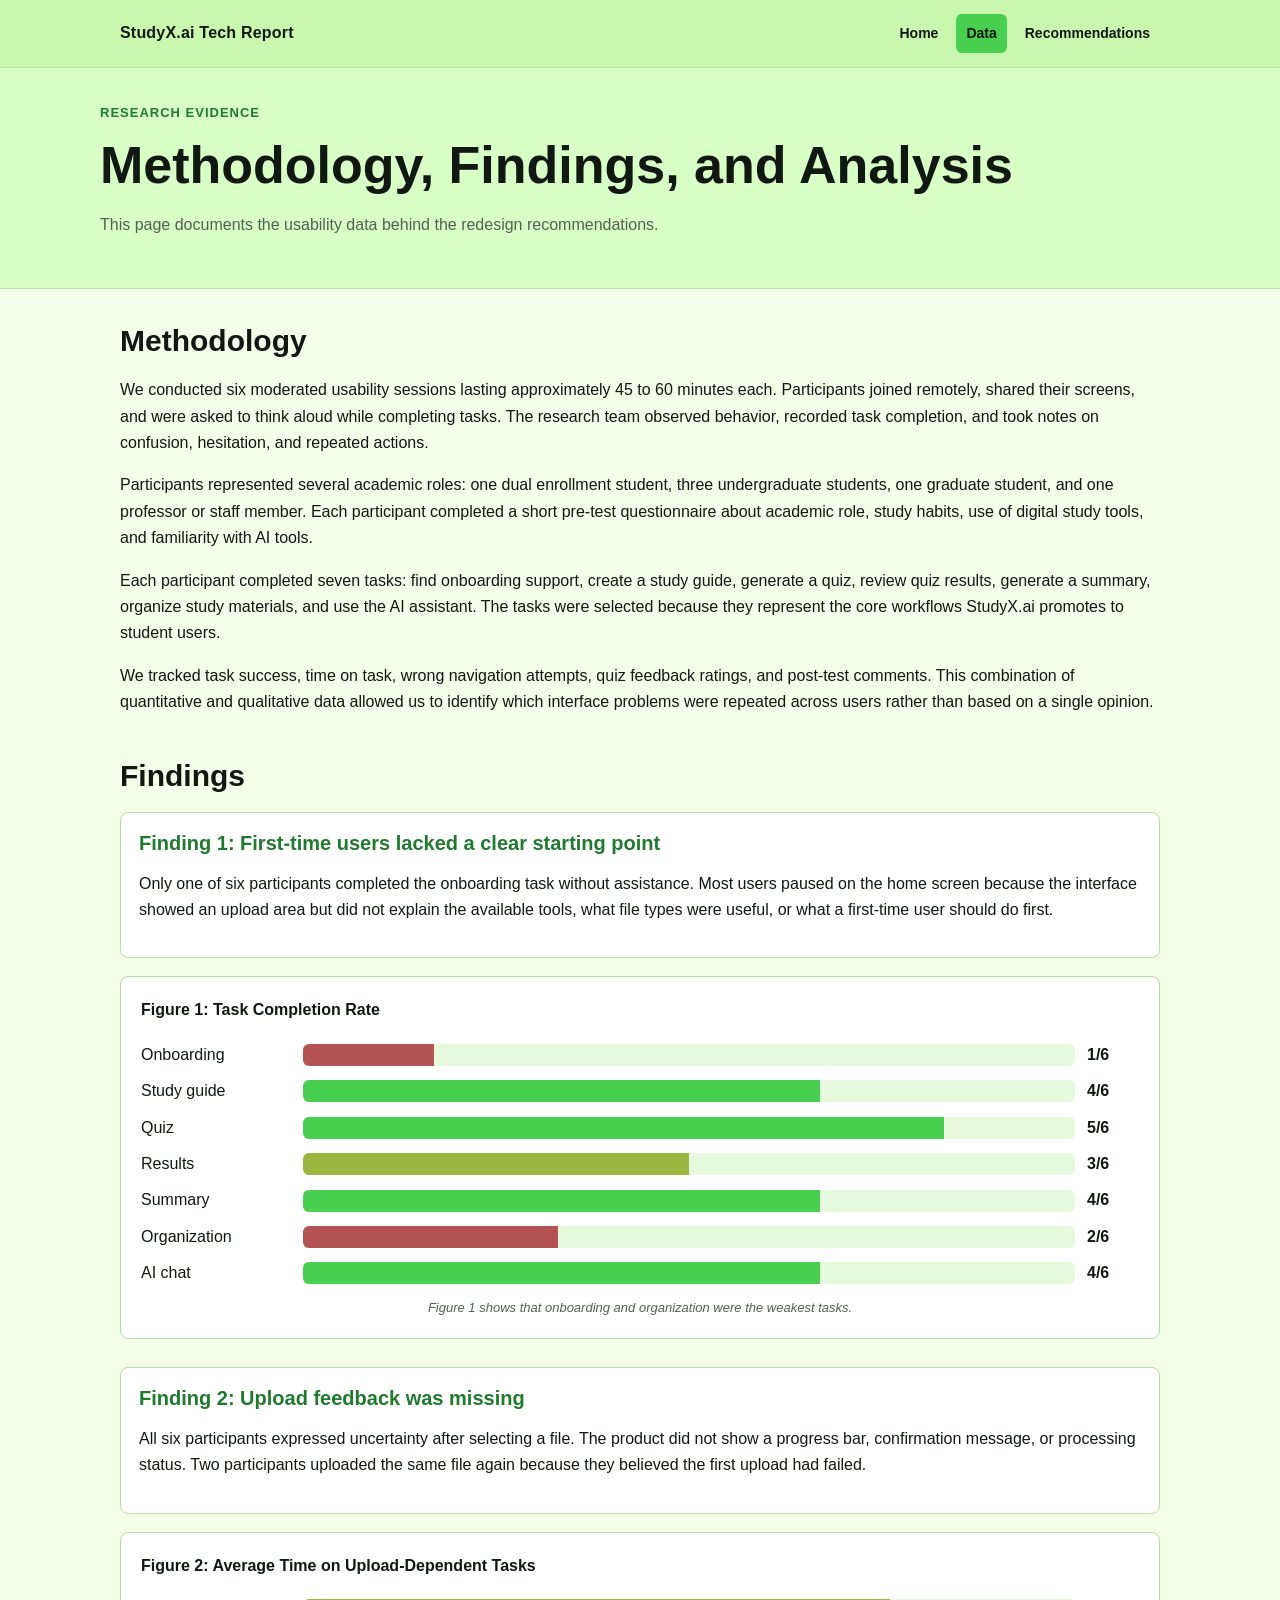
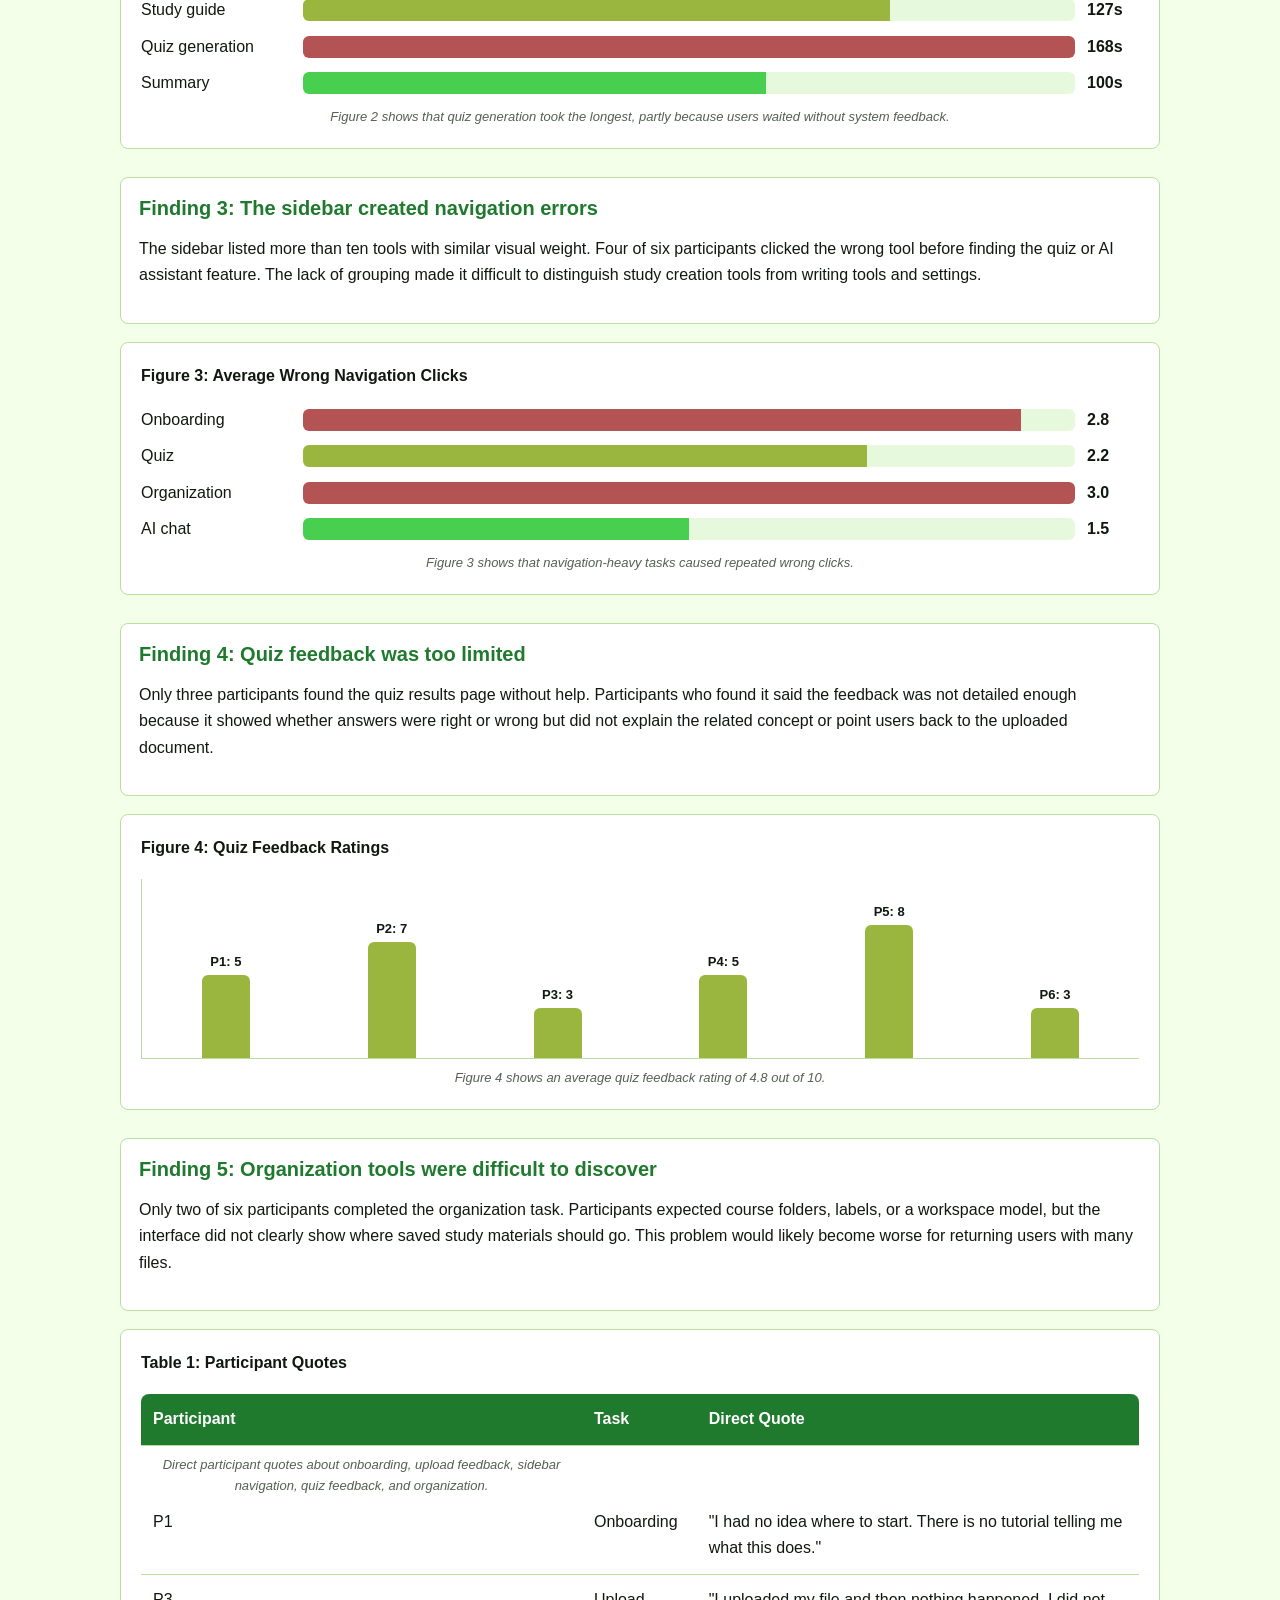
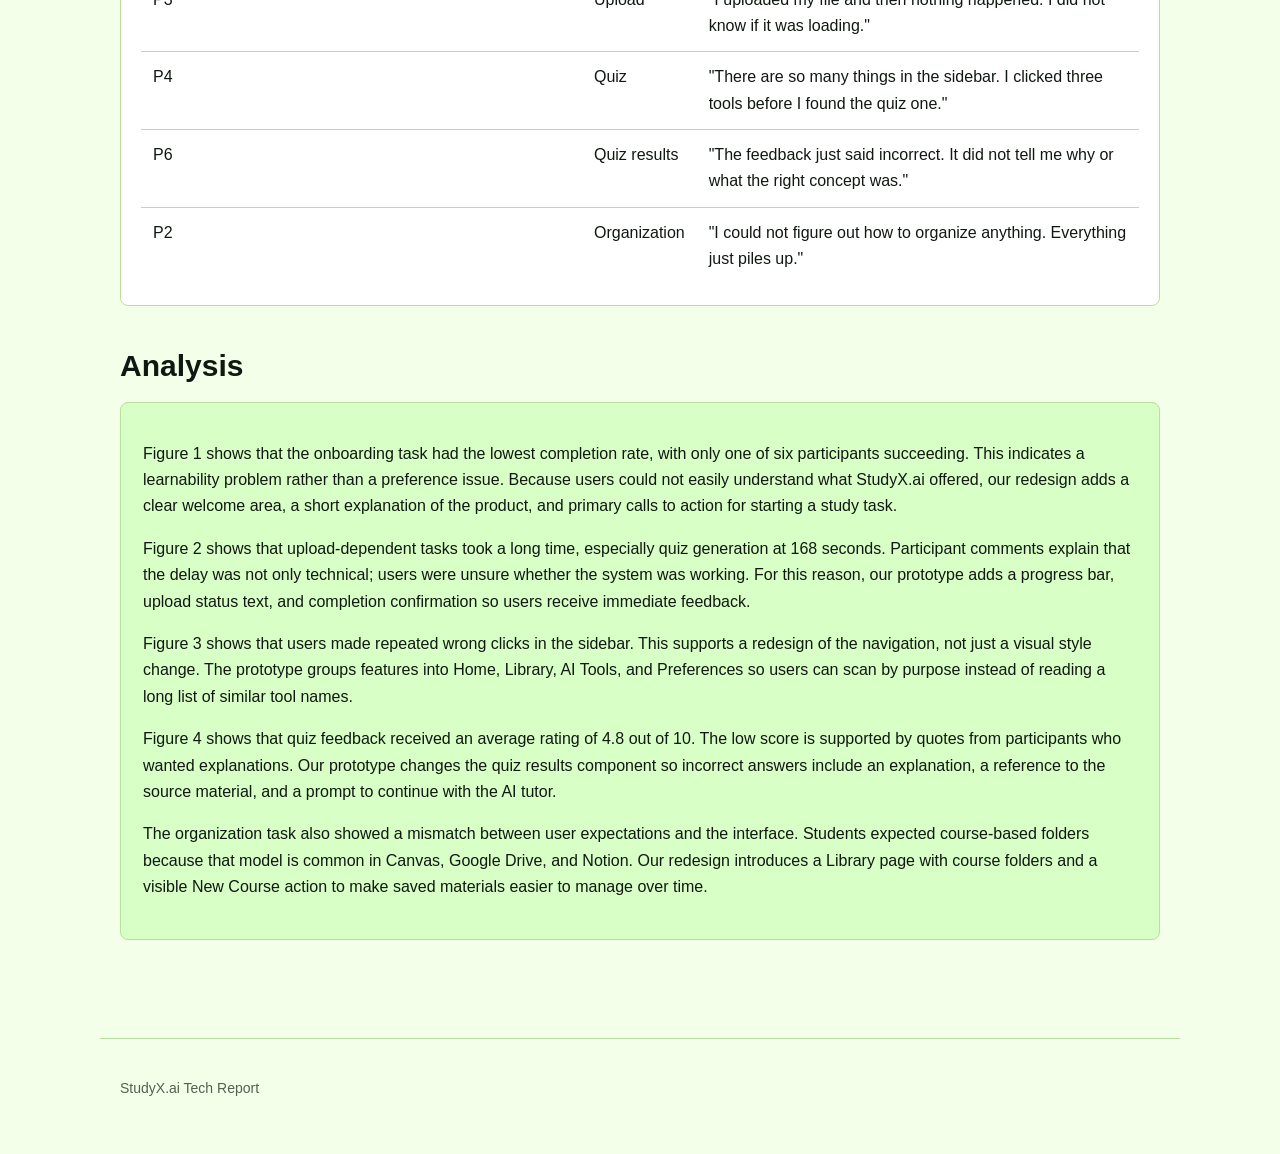
==== data.html @ 9a726cae "Add StudyX tech report site" ====
<!DOCTYPE html>
<html lang="en">
<head>
  <meta charset="UTF-8">
  <meta name="viewport" content="width=device-width, initial-scale=1.0">
  <title>Data - StudyX.ai Tech Report</title>
  <link rel="stylesheet" href="src/styles/styles.css">
</head>
<body id="top">
  <header class="site-header">
    <nav class="nav" aria-label="Main navigation">
      <a class="brand" href="#top">StudyX.ai Tech Report</a>
      <div class="nav-links">
        <a href="index.html">Home</a>
        <a class="active" href="data.html">Data</a>
        <a href="recommendations.html">Recommendations</a>
      </div>
    </nav>
  </header>

  <section class="page-title">
    <div class="wrap">
      <p class="eyebrow">Research Evidence</p>
      <h1>Methodology, Findings, and Analysis</h1>
      <p>This page documents the usability data behind the redesign recommendations.</p>
    </div>
  </section>

  <main>
    <section class="section" aria-labelledby="methods-heading">
      <h2 id="methods-heading">Methodology</h2>
      <p>We conducted six moderated usability sessions lasting approximately 45 to 60 minutes each. Participants joined remotely, shared their screens, and were asked to think aloud while completing tasks. The research team observed behavior, recorded task completion, and took notes on confusion, hesitation, and repeated actions.</p>
      <p>Participants represented several academic roles: one dual enrollment student, three undergraduate students, one graduate student, and one professor or staff member. Each participant completed a short pre-test questionnaire about academic role, study habits, use of digital study tools, and familiarity with AI tools.</p>
      <p>Each participant completed seven tasks: find onboarding support, create a study guide, generate a quiz, review quiz results, generate a summary, organize study materials, and use the AI assistant. The tasks were selected because they represent the core workflows StudyX.ai promotes to student users.</p>
      <p>We tracked task success, time on task, wrong navigation attempts, quiz feedback ratings, and post-test comments. This combination of quantitative and qualitative data allowed us to identify which interface problems were repeated across users rather than based on a single opinion.</p>
    </section>

    <section class="section" aria-labelledby="findings-heading">
      <h2 id="findings-heading">Findings</h2>

      <div class="finding">
        <h3>Finding 1: First-time users lacked a clear starting point</h3>
        <p>Only one of six participants completed the onboarding task without assistance. Most users paused on the home screen because the interface showed an upload area but did not explain the available tools, what file types were useful, or what a first-time user should do first.</p>
      </div>

      <figure class="chart" role="img" aria-label="Bar chart showing task completion out of six participants. Onboarding had one success, study guide had four, quiz had five, results had three, summary had four, organization had two, and AI chat had four.">
        <div class="chart-title">Figure 1: Task Completion Rate</div>
        <div class="bar-row"><span>Onboarding</span><div class="bar-track"><div class="bar low" style="width: 17%;"></div></div><strong>1/6</strong></div>
        <div class="bar-row"><span>Study guide</span><div class="bar-track"><div class="bar" style="width: 67%;"></div></div><strong>4/6</strong></div>
        <div class="bar-row"><span>Quiz</span><div class="bar-track"><div class="bar" style="width: 83%;"></div></div><strong>5/6</strong></div>
        <div class="bar-row"><span>Results</span><div class="bar-track"><div class="bar warn" style="width: 50%;"></div></div><strong>3/6</strong></div>
        <div class="bar-row"><span>Summary</span><div class="bar-track"><div class="bar" style="width: 67%;"></div></div><strong>4/6</strong></div>
        <div class="bar-row"><span>Organization</span><div class="bar-track"><div class="bar low" style="width: 33%;"></div></div><strong>2/6</strong></div>
        <div class="bar-row"><span>AI chat</span><div class="bar-track"><div class="bar" style="width: 67%;"></div></div><strong>4/6</strong></div>
        <figcaption class="caption">Figure 1 shows that onboarding and organization were the weakest tasks.</figcaption>
      </figure>

      <div class="finding">
        <h3>Finding 2: Upload feedback was missing</h3>
        <p>All six participants expressed uncertainty after selecting a file. The product did not show a progress bar, confirmation message, or processing status. Two participants uploaded the same file again because they believed the first upload had failed.</p>
      </div>

      <figure class="chart" role="img" aria-label="Bar chart showing average time on upload related tasks. Study guide took 127 seconds, quiz generation took 168 seconds, and summary took 100 seconds.">
        <div class="chart-title">Figure 2: Average Time on Upload-Dependent Tasks</div>
        <div class="bar-row"><span>Study guide</span><div class="bar-track"><div class="bar warn" style="width: 76%;"></div></div><strong>127s</strong></div>
        <div class="bar-row"><span>Quiz generation</span><div class="bar-track"><div class="bar low" style="width: 100%;"></div></div><strong>168s</strong></div>
        <div class="bar-row"><span>Summary</span><div class="bar-track"><div class="bar" style="width: 60%;"></div></div><strong>100s</strong></div>
        <figcaption class="caption">Figure 2 shows that quiz generation took the longest, partly because users waited without system feedback.</figcaption>
      </figure>

      <div class="finding">
        <h3>Finding 3: The sidebar created navigation errors</h3>
        <p>The sidebar listed more than ten tools with similar visual weight. Four of six participants clicked the wrong tool before finding the quiz or AI assistant feature. The lack of grouping made it difficult to distinguish study creation tools from writing tools and settings.</p>
      </div>

      <figure class="chart" role="img" aria-label="Bar chart showing average wrong navigation clicks. Onboarding had 2.8, quiz had 2.2, organization had 3.0, and AI chat had 1.5 wrong clicks.">
        <div class="chart-title">Figure 3: Average Wrong Navigation Clicks</div>
        <div class="bar-row"><span>Onboarding</span><div class="bar-track"><div class="bar low" style="width: 93%;"></div></div><strong>2.8</strong></div>
        <div class="bar-row"><span>Quiz</span><div class="bar-track"><div class="bar warn" style="width: 73%;"></div></div><strong>2.2</strong></div>
        <div class="bar-row"><span>Organization</span><div class="bar-track"><div class="bar low" style="width: 100%;"></div></div><strong>3.0</strong></div>
        <div class="bar-row"><span>AI chat</span><div class="bar-track"><div class="bar" style="width: 50%;"></div></div><strong>1.5</strong></div>
        <figcaption class="caption">Figure 3 shows that navigation-heavy tasks caused repeated wrong clicks.</figcaption>
      </figure>

      <div class="finding">
        <h3>Finding 4: Quiz feedback was too limited</h3>
        <p>Only three participants found the quiz results page without help. Participants who found it said the feedback was not detailed enough because it showed whether answers were right or wrong but did not explain the related concept or point users back to the uploaded document.</p>
      </div>

      <figure class="chart" role="img" aria-label="Column chart showing quiz feedback ratings. Participant ratings were 5, 7, 3, 5, 8, and 3 out of 10.">
        <div class="chart-title">Figure 4: Quiz Feedback Ratings</div>
        <div class="line-chart">
          <div class="point" style="height: 50%;"><span>P1: 5</span></div>
          <div class="point" style="height: 70%;"><span>P2: 7</span></div>
          <div class="point" style="height: 30%;"><span>P3: 3</span></div>
          <div class="point" style="height: 50%;"><span>P4: 5</span></div>
          <div class="point" style="height: 80%;"><span>P5: 8</span></div>
          <div class="point" style="height: 30%;"><span>P6: 3</span></div>
        </div>
        <figcaption class="caption">Figure 4 shows an average quiz feedback rating of 4.8 out of 10.</figcaption>
      </figure>

      <div class="finding">
        <h3>Finding 5: Organization tools were difficult to discover</h3>
        <p>Only two of six participants completed the organization task. Participants expected course folders, labels, or a workspace model, but the interface did not clearly show where saved study materials should go. This problem would likely become worse for returning users with many files.</p>
      </div>

      <div class="chart">
        <div class="chart-title">Table 1: Participant Quotes</div>
        <table>
          <caption class="caption">Direct participant quotes about onboarding, upload feedback, sidebar navigation, quiz feedback, and organization.</caption>
          <thead>
            <tr>
              <th>Participant</th>
              <th>Task</th>
              <th>Direct Quote</th>
            </tr>
          </thead>
          <tbody>
            <tr>
              <td>P1</td>
              <td>Onboarding</td>
              <td>"I had no idea where to start. There is no tutorial telling me what this does."</td>
            </tr>
            <tr>
              <td>P3</td>
              <td>Upload</td>
              <td>"I uploaded my file and then nothing happened. I did not know if it was loading."</td>
            </tr>
            <tr>
              <td>P4</td>
              <td>Quiz</td>
              <td>"There are so many things in the sidebar. I clicked three tools before I found the quiz one."</td>
            </tr>
            <tr>
              <td>P6</td>
              <td>Quiz results</td>
              <td>"The feedback just said incorrect. It did not tell me why or what the right concept was."</td>
            </tr>
            <tr>
              <td>P2</td>
              <td>Organization</td>
              <td>"I could not figure out how to organize anything. Everything just piles up."</td>
            </tr>
          </tbody>
        </table>
      </div>
    </section>

    <section class="section" aria-labelledby="analysis-heading">
      <h2 id="analysis-heading">Analysis</h2>
      <div class="analysis">
        <p>Figure 1 shows that the onboarding task had the lowest completion rate, with only one of six participants succeeding. This indicates a learnability problem rather than a preference issue. Because users could not easily understand what StudyX.ai offered, our redesign adds a clear welcome area, a short explanation of the product, and primary calls to action for starting a study task.</p>
        <p>Figure 2 shows that upload-dependent tasks took a long time, especially quiz generation at 168 seconds. Participant comments explain that the delay was not only technical; users were unsure whether the system was working. For this reason, our prototype adds a progress bar, upload status text, and completion confirmation so users receive immediate feedback.</p>
        <p>Figure 3 shows that users made repeated wrong clicks in the sidebar. This supports a redesign of the navigation, not just a visual style change. The prototype groups features into Home, Library, AI Tools, and Preferences so users can scan by purpose instead of reading a long list of similar tool names.</p>
        <p>Figure 4 shows that quiz feedback received an average rating of 4.8 out of 10. The low score is supported by quotes from participants who wanted explanations. Our prototype changes the quiz results component so incorrect answers include an explanation, a reference to the source material, and a prompt to continue with the AI tutor.</p>
        <p>The organization task also showed a mismatch between user expectations and the interface. Students expected course-based folders because that model is common in Canvas, Google Drive, and Notion. Our redesign introduces a Library page with course folders and a visible New Course action to make saved materials easier to manage over time.</p>
      </div>
    </section>
  </main>

  <footer class="footer">
    <p>StudyX.ai Tech Report</p>
  </footer>
</body>
</html>
---- src/styles/styles.css ----
:root {
  --bg: #f3ffe9;
  --paper: #ffffff;
  --ink: #111811;
  --muted: #536052;
  --line: #b8df9d;
  --navy: #1f7a2e;
  --teal: #49cf4f;
  --gold: #9bb63f;
  --red: #b45353;
  --pale: #d7ffc6;
}

* {
  box-sizing: border-box;
}

body {
  margin: 0;
  background: var(--bg);
  color: var(--ink);
  font-family: Arial, Helvetica, sans-serif;
  font-size: 16px;
  line-height: 1.65;
}

a {
  color: var(--navy);
  font-weight: 700;
}

.site-header {
  background: #c8f7ad;
  border-bottom: 1px solid var(--line);
  position: sticky;
  top: 0;
  z-index: 5;
}

.nav {
  align-items: center;
  display: flex;
  justify-content: space-between;
  margin: 0 auto;
  max-width: 1080px;
  padding: 14px 20px;
}

.brand {
  color: var(--ink);
  font-weight: 800;
  letter-spacing: 0.2px;
  text-decoration: none;
}

.nav-links {
  display: flex;
  gap: 8px;
}

.nav-links a {
  border-radius: 6px;
  color: var(--ink);
  font-size: 14px;
  padding: 8px 10px;
  text-decoration: none;
}

.nav-links a:hover,
.nav-links a.active {
  background: var(--teal);
  color: var(--ink);
}

.hero {
  background: #d7ffc6;
  border-bottom: 1px solid var(--line);
  color: var(--ink);
  padding: 42px 20px 30px;
}

.hero-inner {
  display: grid;
  gap: 28px;
  grid-template-columns: 0.85fr 1.45fr;
  margin: 0 auto;
  max-width: 1080px;
}

.eyebrow {
  color: var(--navy);
  font-size: 13px;
  font-weight: 800;
  letter-spacing: 1px;
  margin: 0 0 10px;
  text-transform: uppercase;
}

h1,
h2,
h3 {
  line-height: 1.2;
}

h1 {
  font-size: clamp(32px, 5vw, 52px);
  margin: 0 0 14px;
}

h2 {
  color: var(--ink);
  font-size: 30px;
  margin: 0 0 18px;
}

h3 {
  color: var(--navy);
  font-size: 20px;
  margin: 0 0 8px;
}

.authors {
  color: var(--muted);
  margin-top: 18px;
}

.banner-art {
  background: var(--paper);
  border: 1px solid var(--line);
  border-radius: 8px;
  color: var(--ink);
  margin: 0;
  padding: 6px;
}

.banner-art img {
  border-radius: 5px;
  display: block;
  height: auto;
  width: 100%;
}

.caption {
  color: var(--muted);
  display: block;
  font-size: 13px;
  font-style: italic;
  margin-top: 8px;
  text-align: center;
}

main {
  margin: 0 auto;
  max-width: 1080px;
  padding: 34px 20px 56px;
}

.page-title {
  background: #d7ffc6;
  border-bottom: 1px solid var(--line);
  padding: 34px 20px;
}

.page-title .wrap {
  margin: 0 auto;
  max-width: 1080px;
}

.page-title p {
  color: var(--muted);
  max-width: 720px;
}

.page-title .eyebrow {
  color: var(--navy);
}

.section {
  margin-bottom: 42px;
}

.card {
  background: var(--paper);
  border: 1px solid var(--line);
  border-radius: 8px;
  padding: 22px;
}

.stats {
  display: grid;
  gap: 14px;
  grid-template-columns: repeat(4, 1fr);
  margin-top: 20px;
}

.stat {
  background: var(--paper);
  border: 1px solid var(--line);
  border-radius: 8px;
  padding: 18px;
  text-align: center;
}

.stat strong {
  color: var(--navy);
  display: block;
  font-size: 32px;
}

.grid-two {
  display: grid;
  gap: 18px;
  grid-template-columns: repeat(2, 1fr);
}

.finding,
.recommendation {
  background: var(--paper);
  border: 1px solid var(--line);
  border-radius: 8px;
  padding: 18px;
}

.chart {
  background: var(--paper);
  border: 1px solid var(--line);
  border-radius: 8px;
  margin: 18px 0 28px;
  padding: 20px;
}

.chart-title {
  font-weight: 800;
  margin-bottom: 18px;
}

.bar-row {
  align-items: center;
  display: grid;
  gap: 12px;
  grid-template-columns: 150px 1fr 52px;
  margin: 10px 0;
}

.bar-track {
  background: #e7f9dc;
  border-radius: 6px;
  height: 22px;
  overflow: hidden;
}

.bar {
  background: var(--teal);
  height: 100%;
}

.bar.low {
  background: var(--red);
}

.bar.warn {
  background: var(--gold);
}

.line-chart {
  border-bottom: 1px solid var(--line);
  border-left: 1px solid var(--line);
  display: flex;
  gap: 18px;
  height: 180px;
  justify-content: space-around;
  margin-top: 18px;
  padding: 12px 10px 0;
}

.point {
  align-self: flex-end;
  background: var(--gold);
  border-radius: 6px 6px 0 0;
  min-width: 48px;
  position: relative;
}

.point span {
  font-size: 13px;
  font-weight: 800;
  left: 50%;
  position: absolute;
  top: -24px;
  transform: translateX(-50%);
  white-space: nowrap;
}

table {
  background: var(--paper);
  border-collapse: collapse;
  border-radius: 8px;
  overflow: hidden;
  width: 100%;
}

th,
td {
  border-bottom: 1px solid var(--line);
  padding: 12px;
  text-align: left;
  vertical-align: top;
}

th {
  background: var(--navy);
  color: var(--paper);
}

tr:last-child td {
  border-bottom: 0;
}

.analysis {
  background: var(--pale);
  border: 1px solid var(--line);
  border-radius: 8px;
  padding: 22px;
}

.comparison {
  background: var(--paper);
  border: 1px solid var(--line);
  border-radius: 8px;
  margin: 18px 0 34px;
  padding: 16px;
}

.before-after {
  display: grid;
  gap: 16px;
  grid-template-columns: repeat(2, 1fr);
}

.screen {
  border: 1px solid var(--line);
  border-radius: 8px;
  overflow: hidden;
}

.screen h4 {
  margin: 0;
  padding: 10px 12px;
}

.before h4 {
  background: #fae8e8;
  color: var(--red);
}

.after h4 {
  background: #d7ffc6;
  color: var(--navy);
}

.mock {
  min-height: 170px;
  padding: 16px;
}

.mock-line {
  background: #e7f9dc;
  border-radius: 5px;
  height: 14px;
  margin: 10px 0;
}

.mock-line.short {
  width: 55%;
}

.mock-line.long {
  width: 90%;
}

.mock-button {
  background: var(--teal);
  border-radius: 6px;
  color: var(--ink);
  display: inline-block;
  font-size: 13px;
  font-weight: 800;
  margin-top: 10px;
  padding: 8px 10px;
}

.figma-box {
  background: var(--navy);
  border-radius: 8px;
  color: var(--paper);
  margin-top: 28px;
  padding: 24px;
}

.figma-box h3 {
  color: var(--paper);
}

.figma-box a {
  background: var(--paper);
  border-radius: 6px;
  color: var(--navy);
  display: inline-block;
  margin-top: 8px;
  padding: 10px 14px;
  text-decoration: none;
}

.footer {
  border-top: 1px solid var(--line);
  color: var(--muted);
  font-size: 14px;
  margin: 0 auto;
  max-width: 1080px;
  padding: 24px 20px 40px;
}

@media (max-width: 760px) {
  .nav,
  .nav-links,
  .hero-inner,
  .stats,
  .grid-two,
  .before-after {
    grid-template-columns: 1fr;
  }

  .nav {
    align-items: flex-start;
    display: grid;
    gap: 10px;
  }

  .nav-links {
    display: grid;
    width: 100%;
  }

  .bar-row {
    grid-template-columns: 1fr;
  }

  .hero {
    padding-top: 28px;
  }
}
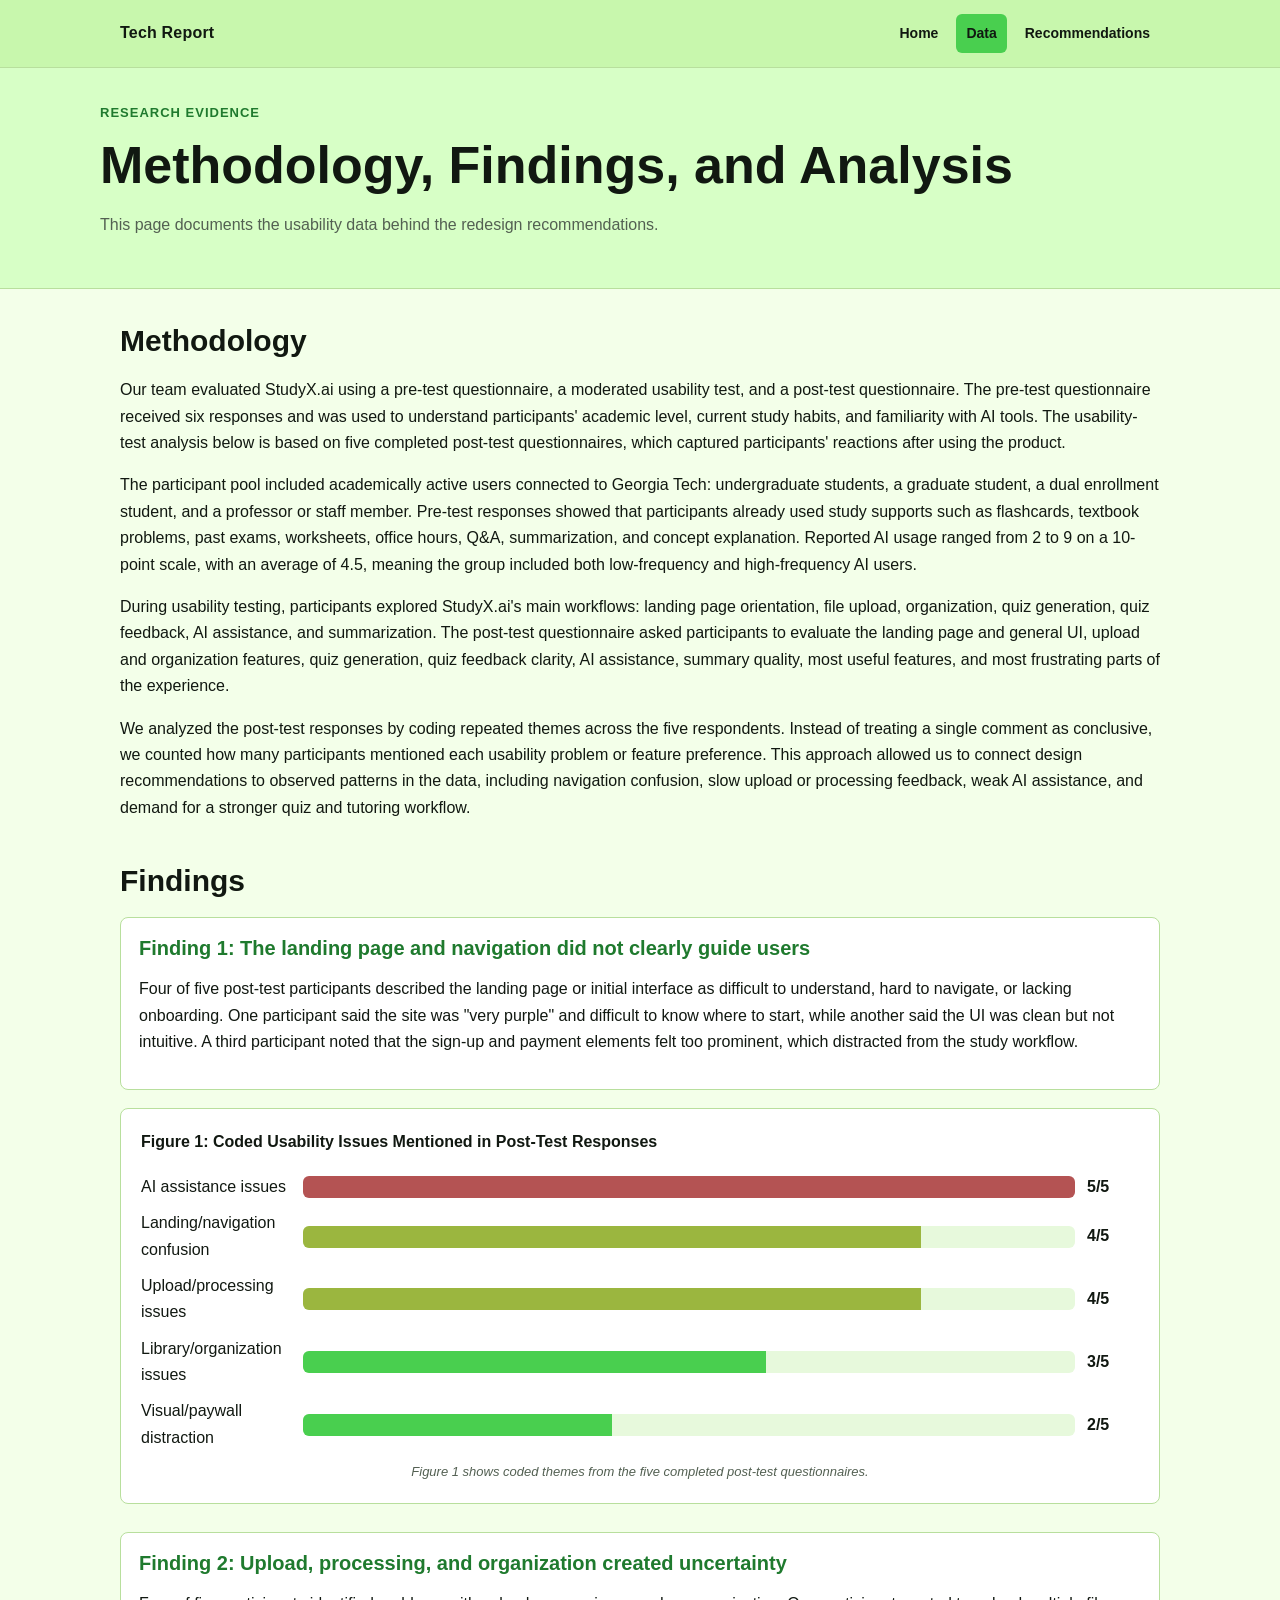
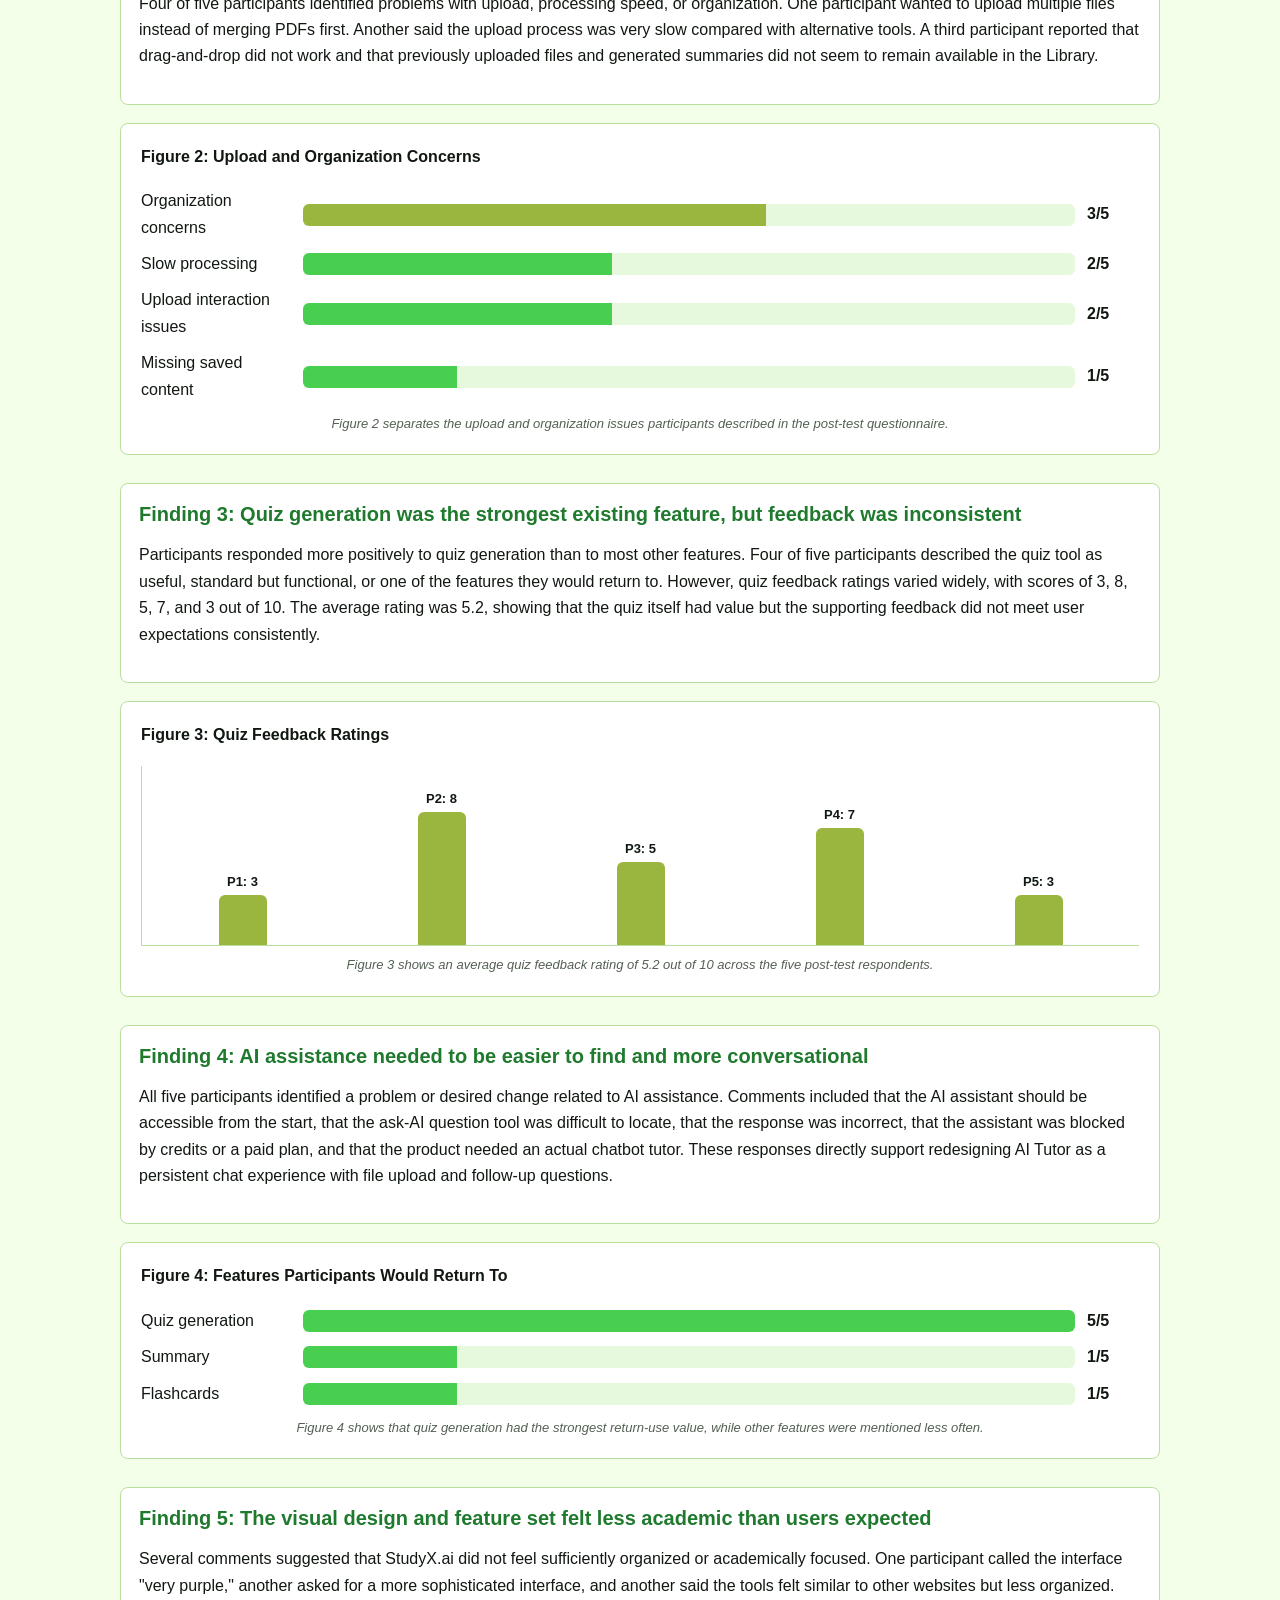
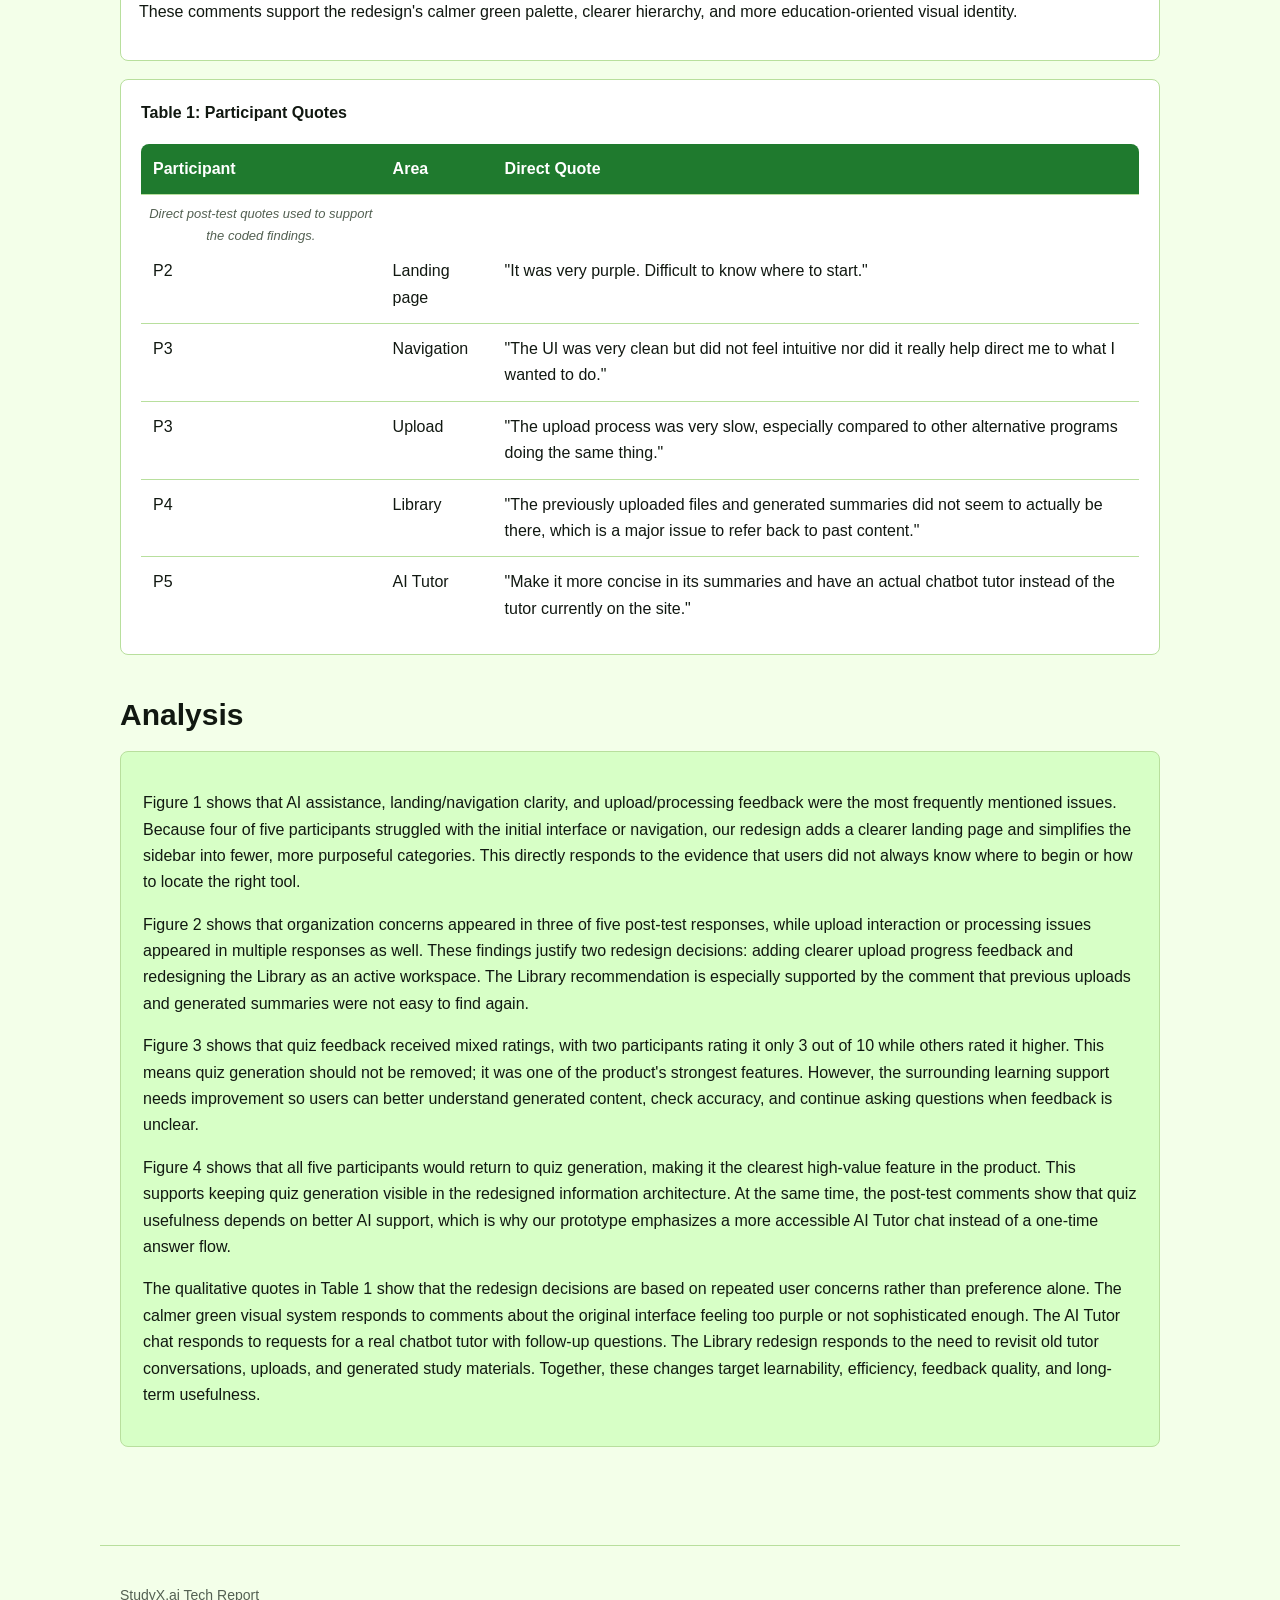
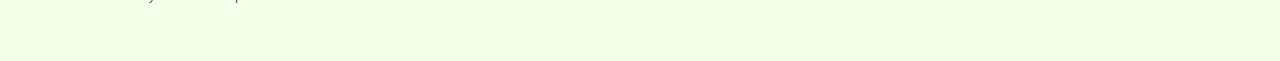
==== commit df14cfa3: "Update placeholder data with pre-test and post-test questionnaire results" ====
--- a/data.html
+++ b/data.html
@@ -9,7 +9,7 @@
 <body id="top">
   <header class="site-header">
     <nav class="nav" aria-label="Main navigation">
-      <a class="brand" href="#top">StudyX.ai Tech Report</a>
+      <a class="brand" href="#top">Tech Report</a>
       <div class="nav-links">
         <a href="index.html">Home</a>
         <a class="active" href="data.html">Data</a>
@@ -29,118 +29,115 @@
   <main>
     <section class="section" aria-labelledby="methods-heading">
       <h2 id="methods-heading">Methodology</h2>
-      <p>We conducted six moderated usability sessions lasting approximately 45 to 60 minutes each. Participants joined remotely, shared their screens, and were asked to think aloud while completing tasks. The research team observed behavior, recorded task completion, and took notes on confusion, hesitation, and repeated actions.</p>
-      <p>Participants represented several academic roles: one dual enrollment student, three undergraduate students, one graduate student, and one professor or staff member. Each participant completed a short pre-test questionnaire about academic role, study habits, use of digital study tools, and familiarity with AI tools.</p>
-      <p>Each participant completed seven tasks: find onboarding support, create a study guide, generate a quiz, review quiz results, generate a summary, organize study materials, and use the AI assistant. The tasks were selected because they represent the core workflows StudyX.ai promotes to student users.</p>
-      <p>We tracked task success, time on task, wrong navigation attempts, quiz feedback ratings, and post-test comments. This combination of quantitative and qualitative data allowed us to identify which interface problems were repeated across users rather than based on a single opinion.</p>
+      <p>Our team evaluated StudyX.ai using a pre-test questionnaire, a moderated usability test, and a post-test questionnaire. The pre-test questionnaire received six responses and was used to understand participants' academic level, current study habits, and familiarity with AI tools. The usability-test analysis below is based on five completed post-test questionnaires, which captured participants' reactions after using the product.</p>
+      <p>The participant pool included academically active users connected to Georgia Tech: undergraduate students, a graduate student, a dual enrollment student, and a professor or staff member. Pre-test responses showed that participants already used study supports such as flashcards, textbook problems, past exams, worksheets, office hours, Q&A, summarization, and concept explanation. Reported AI usage ranged from 2 to 9 on a 10-point scale, with an average of 4.5, meaning the group included both low-frequency and high-frequency AI users.</p>
+      <p>During usability testing, participants explored StudyX.ai's main workflows: landing page orientation, file upload, organization, quiz generation, quiz feedback, AI assistance, and summarization. The post-test questionnaire asked participants to evaluate the landing page and general UI, upload and organization features, quiz generation, quiz feedback clarity, AI assistance, summary quality, most useful features, and most frustrating parts of the experience.</p>
+      <p>We analyzed the post-test responses by coding repeated themes across the five respondents. Instead of treating a single comment as conclusive, we counted how many participants mentioned each usability problem or feature preference. This approach allowed us to connect design recommendations to observed patterns in the data, including navigation confusion, slow upload or processing feedback, weak AI assistance, and demand for a stronger quiz and tutoring workflow.</p>
     </section>
 
     <section class="section" aria-labelledby="findings-heading">
       <h2 id="findings-heading">Findings</h2>
 
       <div class="finding">
-        <h3>Finding 1: First-time users lacked a clear starting point</h3>
-        <p>Only one of six participants completed the onboarding task without assistance. Most users paused on the home screen because the interface showed an upload area but did not explain the available tools, what file types were useful, or what a first-time user should do first.</p>
+        <h3>Finding 1: The landing page and navigation did not clearly guide users</h3>
+        <p>Four of five post-test participants described the landing page or initial interface as difficult to understand, hard to navigate, or lacking onboarding. One participant said the site was "very purple" and difficult to know where to start, while another said the UI was clean but not intuitive. A third participant noted that the sign-up and payment elements felt too prominent, which distracted from the study workflow.</p>
       </div>
 
-      <figure class="chart" role="img" aria-label="Bar chart showing task completion out of six participants. Onboarding had one success, study guide had four, quiz had five, results had three, summary had four, organization had two, and AI chat had four.">
-        <div class="chart-title">Figure 1: Task Completion Rate</div>
-        <div class="bar-row"><span>Onboarding</span><div class="bar-track"><div class="bar low" style="width: 17%;"></div></div><strong>1/6</strong></div>
-        <div class="bar-row"><span>Study guide</span><div class="bar-track"><div class="bar" style="width: 67%;"></div></div><strong>4/6</strong></div>
-        <div class="bar-row"><span>Quiz</span><div class="bar-track"><div class="bar" style="width: 83%;"></div></div><strong>5/6</strong></div>
-        <div class="bar-row"><span>Results</span><div class="bar-track"><div class="bar warn" style="width: 50%;"></div></div><strong>3/6</strong></div>
-        <div class="bar-row"><span>Summary</span><div class="bar-track"><div class="bar" style="width: 67%;"></div></div><strong>4/6</strong></div>
-        <div class="bar-row"><span>Organization</span><div class="bar-track"><div class="bar low" style="width: 33%;"></div></div><strong>2/6</strong></div>
-        <div class="bar-row"><span>AI chat</span><div class="bar-track"><div class="bar" style="width: 67%;"></div></div><strong>4/6</strong></div>
-        <figcaption class="caption">Figure 1 shows that onboarding and organization were the weakest tasks.</figcaption>
+      <figure class="chart" role="img" aria-label="Bar chart of coded usability issues from five post-test responses. Landing or navigation confusion was mentioned by four participants, upload or processing issues by four, AI assistance issues by five, organization or library issues by three, and visual style or payment distraction by two.">
+        <div class="chart-title">Figure 1: Coded Usability Issues Mentioned in Post-Test Responses</div>
+        <div class="bar-row"><span>AI assistance issues</span><div class="bar-track"><div class="bar low" style="width: 100%;"></div></div><strong>5/5</strong></div>
+        <div class="bar-row"><span>Landing/navigation confusion</span><div class="bar-track"><div class="bar warn" style="width: 80%;"></div></div><strong>4/5</strong></div>
+        <div class="bar-row"><span>Upload/processing issues</span><div class="bar-track"><div class="bar warn" style="width: 80%;"></div></div><strong>4/5</strong></div>
+        <div class="bar-row"><span>Library/organization issues</span><div class="bar-track"><div class="bar" style="width: 60%;"></div></div><strong>3/5</strong></div>
+        <div class="bar-row"><span>Visual/paywall distraction</span><div class="bar-track"><div class="bar" style="width: 40%;"></div></div><strong>2/5</strong></div>
+        <figcaption class="caption">Figure 1 shows coded themes from the five completed post-test questionnaires.</figcaption>
       </figure>
 
       <div class="finding">
-        <h3>Finding 2: Upload feedback was missing</h3>
-        <p>All six participants expressed uncertainty after selecting a file. The product did not show a progress bar, confirmation message, or processing status. Two participants uploaded the same file again because they believed the first upload had failed.</p>
+        <h3>Finding 2: Upload, processing, and organization created uncertainty</h3>
+        <p>Four of five participants identified problems with upload, processing speed, or organization. One participant wanted to upload multiple files instead of merging PDFs first. Another said the upload process was very slow compared with alternative tools. A third participant reported that drag-and-drop did not work and that previously uploaded files and generated summaries did not seem to remain available in the Library.</p>
       </div>
 
-      <figure class="chart" role="img" aria-label="Bar chart showing average time on upload related tasks. Study guide took 127 seconds, quiz generation took 168 seconds, and summary took 100 seconds.">
-        <div class="chart-title">Figure 2: Average Time on Upload-Dependent Tasks</div>
-        <div class="bar-row"><span>Study guide</span><div class="bar-track"><div class="bar warn" style="width: 76%;"></div></div><strong>127s</strong></div>
-        <div class="bar-row"><span>Quiz generation</span><div class="bar-track"><div class="bar low" style="width: 100%;"></div></div><strong>168s</strong></div>
-        <div class="bar-row"><span>Summary</span><div class="bar-track"><div class="bar" style="width: 60%;"></div></div><strong>100s</strong></div>
-        <figcaption class="caption">Figure 2 shows that quiz generation took the longest, partly because users waited without system feedback.</figcaption>
+      <figure class="chart" role="img" aria-label="Bar chart of upload and organization concerns. Slow processing was mentioned by two participants, multi-file or drag and drop issues by two, missing saved content by one, and organization concerns by three.">
+        <div class="chart-title">Figure 2: Upload and Organization Concerns</div>
+        <div class="bar-row"><span>Organization concerns</span><div class="bar-track"><div class="bar warn" style="width: 60%;"></div></div><strong>3/5</strong></div>
+        <div class="bar-row"><span>Slow processing</span><div class="bar-track"><div class="bar" style="width: 40%;"></div></div><strong>2/5</strong></div>
+        <div class="bar-row"><span>Upload interaction issues</span><div class="bar-track"><div class="bar" style="width: 40%;"></div></div><strong>2/5</strong></div>
+        <div class="bar-row"><span>Missing saved content</span><div class="bar-track"><div class="bar" style="width: 20%;"></div></div><strong>1/5</strong></div>
+        <figcaption class="caption">Figure 2 separates the upload and organization issues participants described in the post-test questionnaire.</figcaption>
       </figure>
 
       <div class="finding">
-        <h3>Finding 3: The sidebar created navigation errors</h3>
-        <p>The sidebar listed more than ten tools with similar visual weight. Four of six participants clicked the wrong tool before finding the quiz or AI assistant feature. The lack of grouping made it difficult to distinguish study creation tools from writing tools and settings.</p>
+        <h3>Finding 3: Quiz generation was the strongest existing feature, but feedback was inconsistent</h3>
+        <p>Participants responded more positively to quiz generation than to most other features. Four of five participants described the quiz tool as useful, standard but functional, or one of the features they would return to. However, quiz feedback ratings varied widely, with scores of 3, 8, 5, 7, and 3 out of 10. The average rating was 5.2, showing that the quiz itself had value but the supporting feedback did not meet user expectations consistently.</p>
       </div>
 
-      <figure class="chart" role="img" aria-label="Bar chart showing average wrong navigation clicks. Onboarding had 2.8, quiz had 2.2, organization had 3.0, and AI chat had 1.5 wrong clicks.">
-        <div class="chart-title">Figure 3: Average Wrong Navigation Clicks</div>
-        <div class="bar-row"><span>Onboarding</span><div class="bar-track"><div class="bar low" style="width: 93%;"></div></div><strong>2.8</strong></div>
-        <div class="bar-row"><span>Quiz</span><div class="bar-track"><div class="bar warn" style="width: 73%;"></div></div><strong>2.2</strong></div>
-        <div class="bar-row"><span>Organization</span><div class="bar-track"><div class="bar low" style="width: 100%;"></div></div><strong>3.0</strong></div>
-        <div class="bar-row"><span>AI chat</span><div class="bar-track"><div class="bar" style="width: 50%;"></div></div><strong>1.5</strong></div>
-        <figcaption class="caption">Figure 3 shows that navigation-heavy tasks caused repeated wrong clicks.</figcaption>
+      <figure class="chart" role="img" aria-label="Column chart showing quiz feedback ratings from five participants. Ratings were 3, 8, 5, 7, and 3 out of 10.">
+        <div class="chart-title">Figure 3: Quiz Feedback Ratings</div>
+        <div class="line-chart">
+          <div class="point" style="height: 30%;"><span>P1: 3</span></div>
+          <div class="point" style="height: 80%;"><span>P2: 8</span></div>
+          <div class="point" style="height: 50%;"><span>P3: 5</span></div>
+          <div class="point" style="height: 70%;"><span>P4: 7</span></div>
+          <div class="point" style="height: 30%;"><span>P5: 3</span></div>
+        </div>
+        <figcaption class="caption">Figure 3 shows an average quiz feedback rating of 5.2 out of 10 across the five post-test respondents.</figcaption>
       </figure>
 
       <div class="finding">
-        <h3>Finding 4: Quiz feedback was too limited</h3>
-        <p>Only three participants found the quiz results page without help. Participants who found it said the feedback was not detailed enough because it showed whether answers were right or wrong but did not explain the related concept or point users back to the uploaded document.</p>
+        <h3>Finding 4: AI assistance needed to be easier to find and more conversational</h3>
+        <p>All five participants identified a problem or desired change related to AI assistance. Comments included that the AI assistant should be accessible from the start, that the ask-AI question tool was difficult to locate, that the response was incorrect, that the assistant was blocked by credits or a paid plan, and that the product needed an actual chatbot tutor. These responses directly support redesigning AI Tutor as a persistent chat experience with file upload and follow-up questions.</p>
       </div>
 
-      <figure class="chart" role="img" aria-label="Column chart showing quiz feedback ratings. Participant ratings were 5, 7, 3, 5, 8, and 3 out of 10.">
-        <div class="chart-title">Figure 4: Quiz Feedback Ratings</div>
-        <div class="line-chart">
-          <div class="point" style="height: 50%;"><span>P1: 5</span></div>
-          <div class="point" style="height: 70%;"><span>P2: 7</span></div>
-          <div class="point" style="height: 30%;"><span>P3: 3</span></div>
-          <div class="point" style="height: 50%;"><span>P4: 5</span></div>
-          <div class="point" style="height: 80%;"><span>P5: 8</span></div>
-          <div class="point" style="height: 30%;"><span>P6: 3</span></div>
-        </div>
-        <figcaption class="caption">Figure 4 shows an average quiz feedback rating of 4.8 out of 10.</figcaption>
+      <figure class="chart" role="img" aria-label="Bar chart of features participants said they would return to. Quiz was mentioned by five participants, summary by one participant, and flashcards by one participant.">
+        <div class="chart-title">Figure 4: Features Participants Would Return To</div>
+        <div class="bar-row"><span>Quiz generation</span><div class="bar-track"><div class="bar" style="width: 100%;"></div></div><strong>5/5</strong></div>
+        <div class="bar-row"><span>Summary</span><div class="bar-track"><div class="bar" style="width: 20%;"></div></div><strong>1/5</strong></div>
+        <div class="bar-row"><span>Flashcards</span><div class="bar-track"><div class="bar" style="width: 20%;"></div></div><strong>1/5</strong></div>
+        <figcaption class="caption">Figure 4 shows that quiz generation had the strongest return-use value, while other features were mentioned less often.</figcaption>
       </figure>
 
       <div class="finding">
-        <h3>Finding 5: Organization tools were difficult to discover</h3>
-        <p>Only two of six participants completed the organization task. Participants expected course folders, labels, or a workspace model, but the interface did not clearly show where saved study materials should go. This problem would likely become worse for returning users with many files.</p>
+        <h3>Finding 5: The visual design and feature set felt less academic than users expected</h3>
+        <p>Several comments suggested that StudyX.ai did not feel sufficiently organized or academically focused. One participant called the interface "very purple," another asked for a more sophisticated interface, and another said the tools felt similar to other websites but less organized. These comments support the redesign's calmer green palette, clearer hierarchy, and more education-oriented visual identity.</p>
       </div>
 
       <div class="chart">
         <div class="chart-title">Table 1: Participant Quotes</div>
         <table>
-          <caption class="caption">Direct participant quotes about onboarding, upload feedback, sidebar navigation, quiz feedback, and organization.</caption>
+          <caption class="caption">Direct post-test quotes used to support the coded findings.</caption>
           <thead>
             <tr>
               <th>Participant</th>
-              <th>Task</th>
+              <th>Area</th>
               <th>Direct Quote</th>
             </tr>
           </thead>
           <tbody>
             <tr>
-              <td>P1</td>
-              <td>Onboarding</td>
-              <td>"I had no idea where to start. There is no tutorial telling me what this does."</td>
+              <td>P2</td>
+              <td>Landing page</td>
+              <td>"It was very purple. Difficult to know where to start."</td>
+            </tr>
+            <tr>
+              <td>P3</td>
+              <td>Navigation</td>
+              <td>"The UI was very clean but did not feel intuitive nor did it really help direct me to what I wanted to do."</td>
             </tr>
             <tr>
               <td>P3</td>
               <td>Upload</td>
-              <td>"I uploaded my file and then nothing happened. I did not know if it was loading."</td>
+              <td>"The upload process was very slow, especially compared to other alternative programs doing the same thing."</td>
             </tr>
             <tr>
               <td>P4</td>
-              <td>Quiz</td>
-              <td>"There are so many things in the sidebar. I clicked three tools before I found the quiz one."</td>
+              <td>Library</td>
+              <td>"The previously uploaded files and generated summaries did not seem to actually be there, which is a major issue to refer back to past content."</td>
             </tr>
             <tr>
-              <td>P6</td>
-              <td>Quiz results</td>
-              <td>"The feedback just said incorrect. It did not tell me why or what the right concept was."</td>
-            </tr>
-            <tr>
-              <td>P2</td>
-              <td>Organization</td>
-              <td>"I could not figure out how to organize anything. Everything just piles up."</td>
+              <td>P5</td>
+              <td>AI Tutor</td>
+              <td>"Make it more concise in its summaries and have an actual chatbot tutor instead of the tutor currently on the site."</td>
             </tr>
           </tbody>
         </table>
@@ -150,11 +147,11 @@
     <section class="section" aria-labelledby="analysis-heading">
       <h2 id="analysis-heading">Analysis</h2>
       <div class="analysis">
-        <p>Figure 1 shows that the onboarding task had the lowest completion rate, with only one of six participants succeeding. This indicates a learnability problem rather than a preference issue. Because users could not easily understand what StudyX.ai offered, our redesign adds a clear welcome area, a short explanation of the product, and primary calls to action for starting a study task.</p>
-        <p>Figure 2 shows that upload-dependent tasks took a long time, especially quiz generation at 168 seconds. Participant comments explain that the delay was not only technical; users were unsure whether the system was working. For this reason, our prototype adds a progress bar, upload status text, and completion confirmation so users receive immediate feedback.</p>
-        <p>Figure 3 shows that users made repeated wrong clicks in the sidebar. This supports a redesign of the navigation, not just a visual style change. The prototype groups features into Home, Library, AI Tools, and Preferences so users can scan by purpose instead of reading a long list of similar tool names.</p>
-        <p>Figure 4 shows that quiz feedback received an average rating of 4.8 out of 10. The low score is supported by quotes from participants who wanted explanations. Our prototype changes the quiz results component so incorrect answers include an explanation, a reference to the source material, and a prompt to continue with the AI tutor.</p>
-        <p>The organization task also showed a mismatch between user expectations and the interface. Students expected course-based folders because that model is common in Canvas, Google Drive, and Notion. Our redesign introduces a Library page with course folders and a visible New Course action to make saved materials easier to manage over time.</p>
+        <p>Figure 1 shows that AI assistance, landing/navigation clarity, and upload/processing feedback were the most frequently mentioned issues. Because four of five participants struggled with the initial interface or navigation, our redesign adds a clearer landing page and simplifies the sidebar into fewer, more purposeful categories. This directly responds to the evidence that users did not always know where to begin or how to locate the right tool.</p>
+        <p>Figure 2 shows that organization concerns appeared in three of five post-test responses, while upload interaction or processing issues appeared in multiple responses as well. These findings justify two redesign decisions: adding clearer upload progress feedback and redesigning the Library as an active workspace. The Library recommendation is especially supported by the comment that previous uploads and generated summaries were not easy to find again.</p>
+        <p>Figure 3 shows that quiz feedback received mixed ratings, with two participants rating it only 3 out of 10 while others rated it higher. This means quiz generation should not be removed; it was one of the product's strongest features. However, the surrounding learning support needs improvement so users can better understand generated content, check accuracy, and continue asking questions when feedback is unclear.</p>
+        <p>Figure 4 shows that all five participants would return to quiz generation, making it the clearest high-value feature in the product. This supports keeping quiz generation visible in the redesigned information architecture. At the same time, the post-test comments show that quiz usefulness depends on better AI support, which is why our prototype emphasizes a more accessible AI Tutor chat instead of a one-time answer flow.</p>
+        <p>The qualitative quotes in Table 1 show that the redesign decisions are based on repeated user concerns rather than preference alone. The calmer green visual system responds to comments about the original interface feeling too purple or not sophisticated enough. The AI Tutor chat responds to requests for a real chatbot tutor with follow-up questions. The Library redesign responds to the need to revisit old tutor conversations, uploads, and generated study materials. Together, these changes target learnability, efficiency, feedback quality, and long-term usefulness.</p>
       </div>
     </section>
   </main>
--- a/src/styles/styles.css
+++ b/src/styles/styles.css
@@ -343,9 +343,29 @@
   overflow: hidden;
 }
 
+.screen img {
+  background: var(--paper);
+  display: block;
+  height: auto;
+  width: 100%;
+}
+
+.screen img.portrait-shot {
+  margin: 0 auto;
+  max-height: 520px;
+  max-width: 100%;
+  object-fit: contain;
+  width: auto;
+}
+
 .screen h4 {
   margin: 0;
   padding: 10px 12px;
+}
+
+.single-shot .screen {
+  margin: 0 auto;
+  max-width: 900px;
 }
 
 .before h4 {
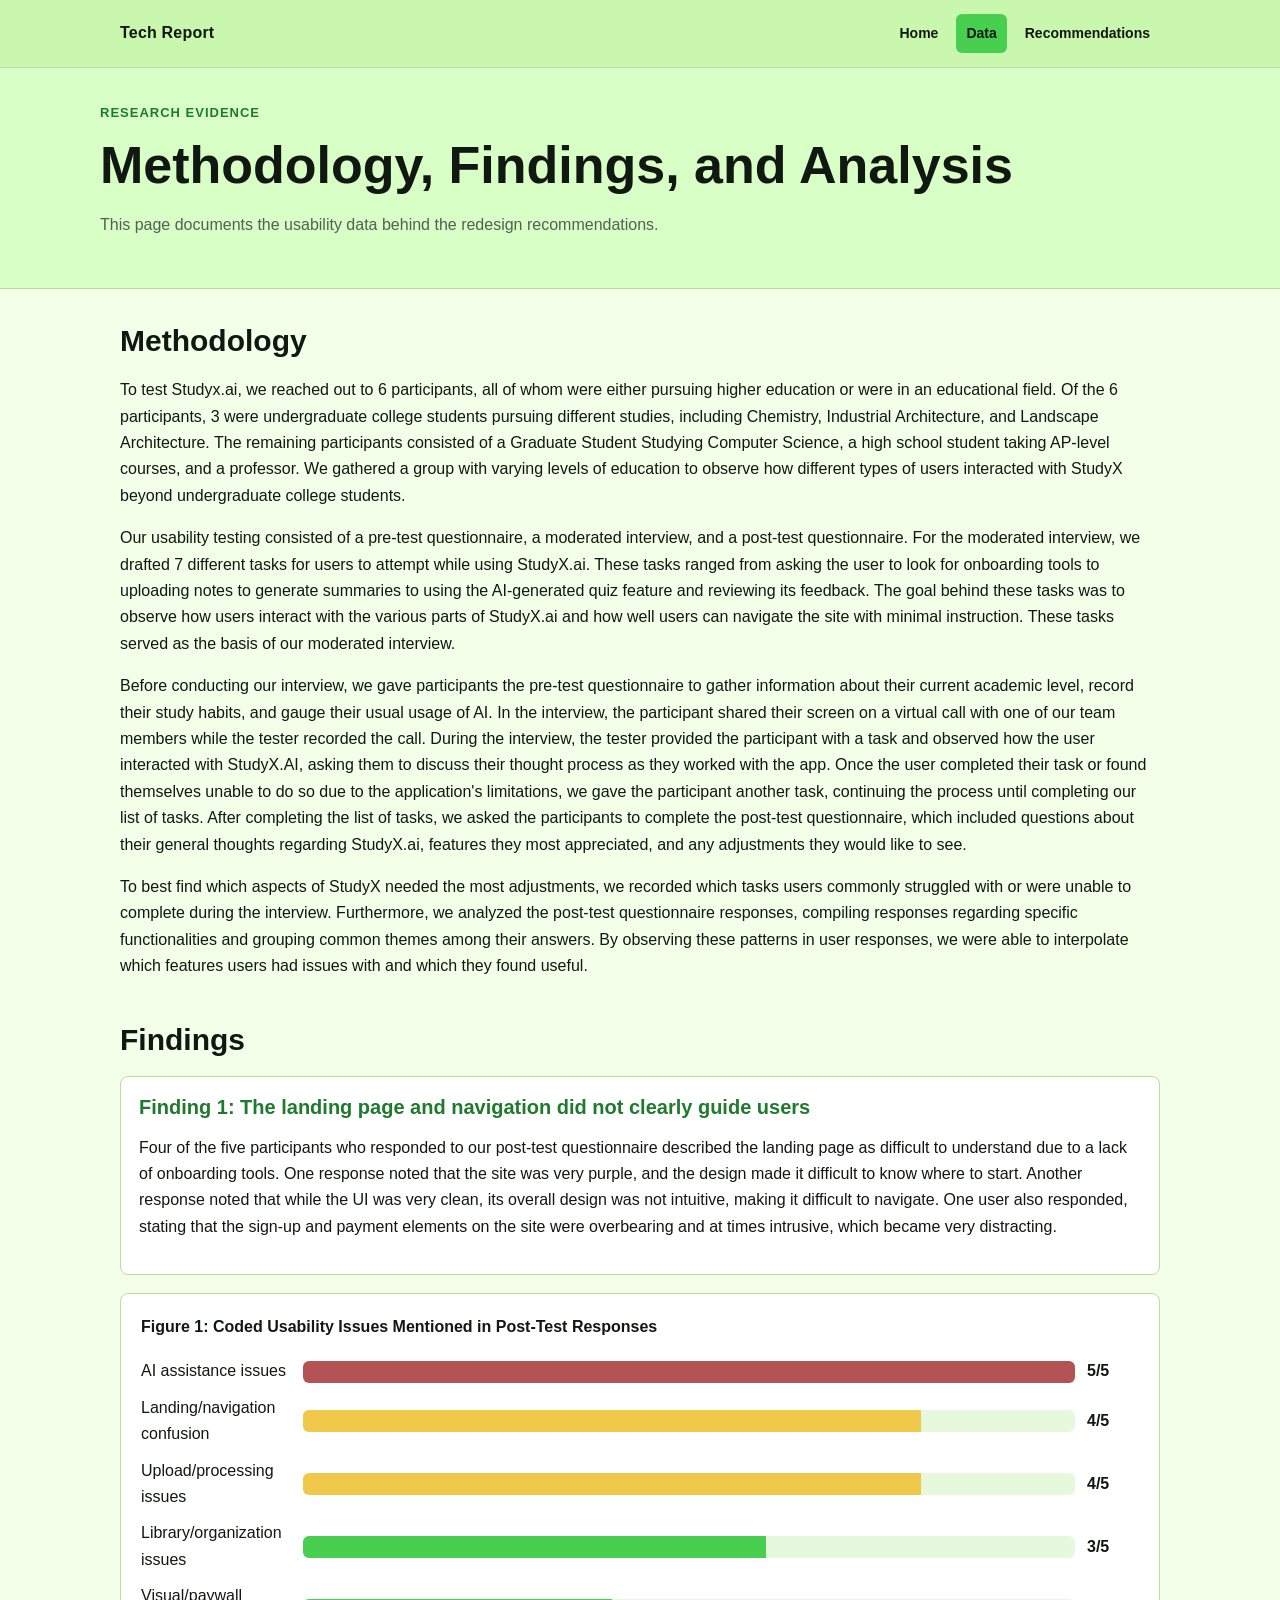
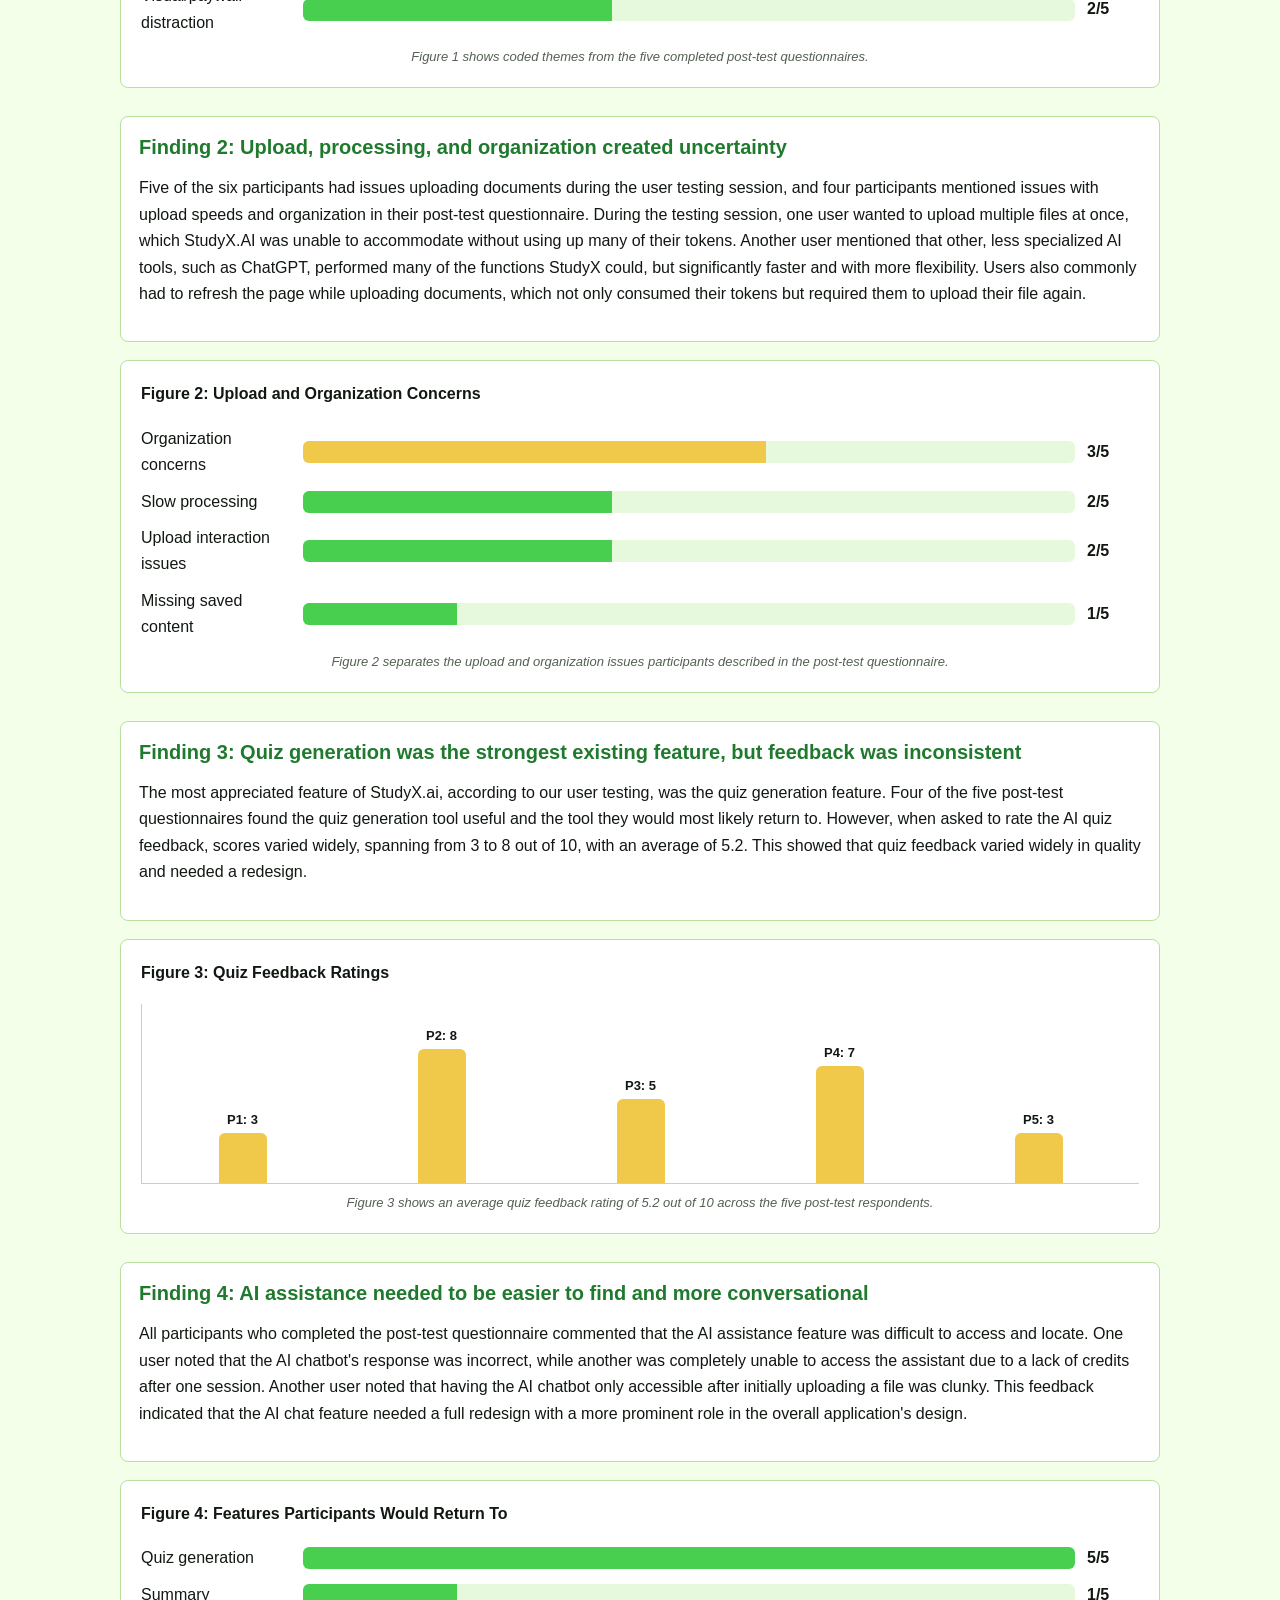
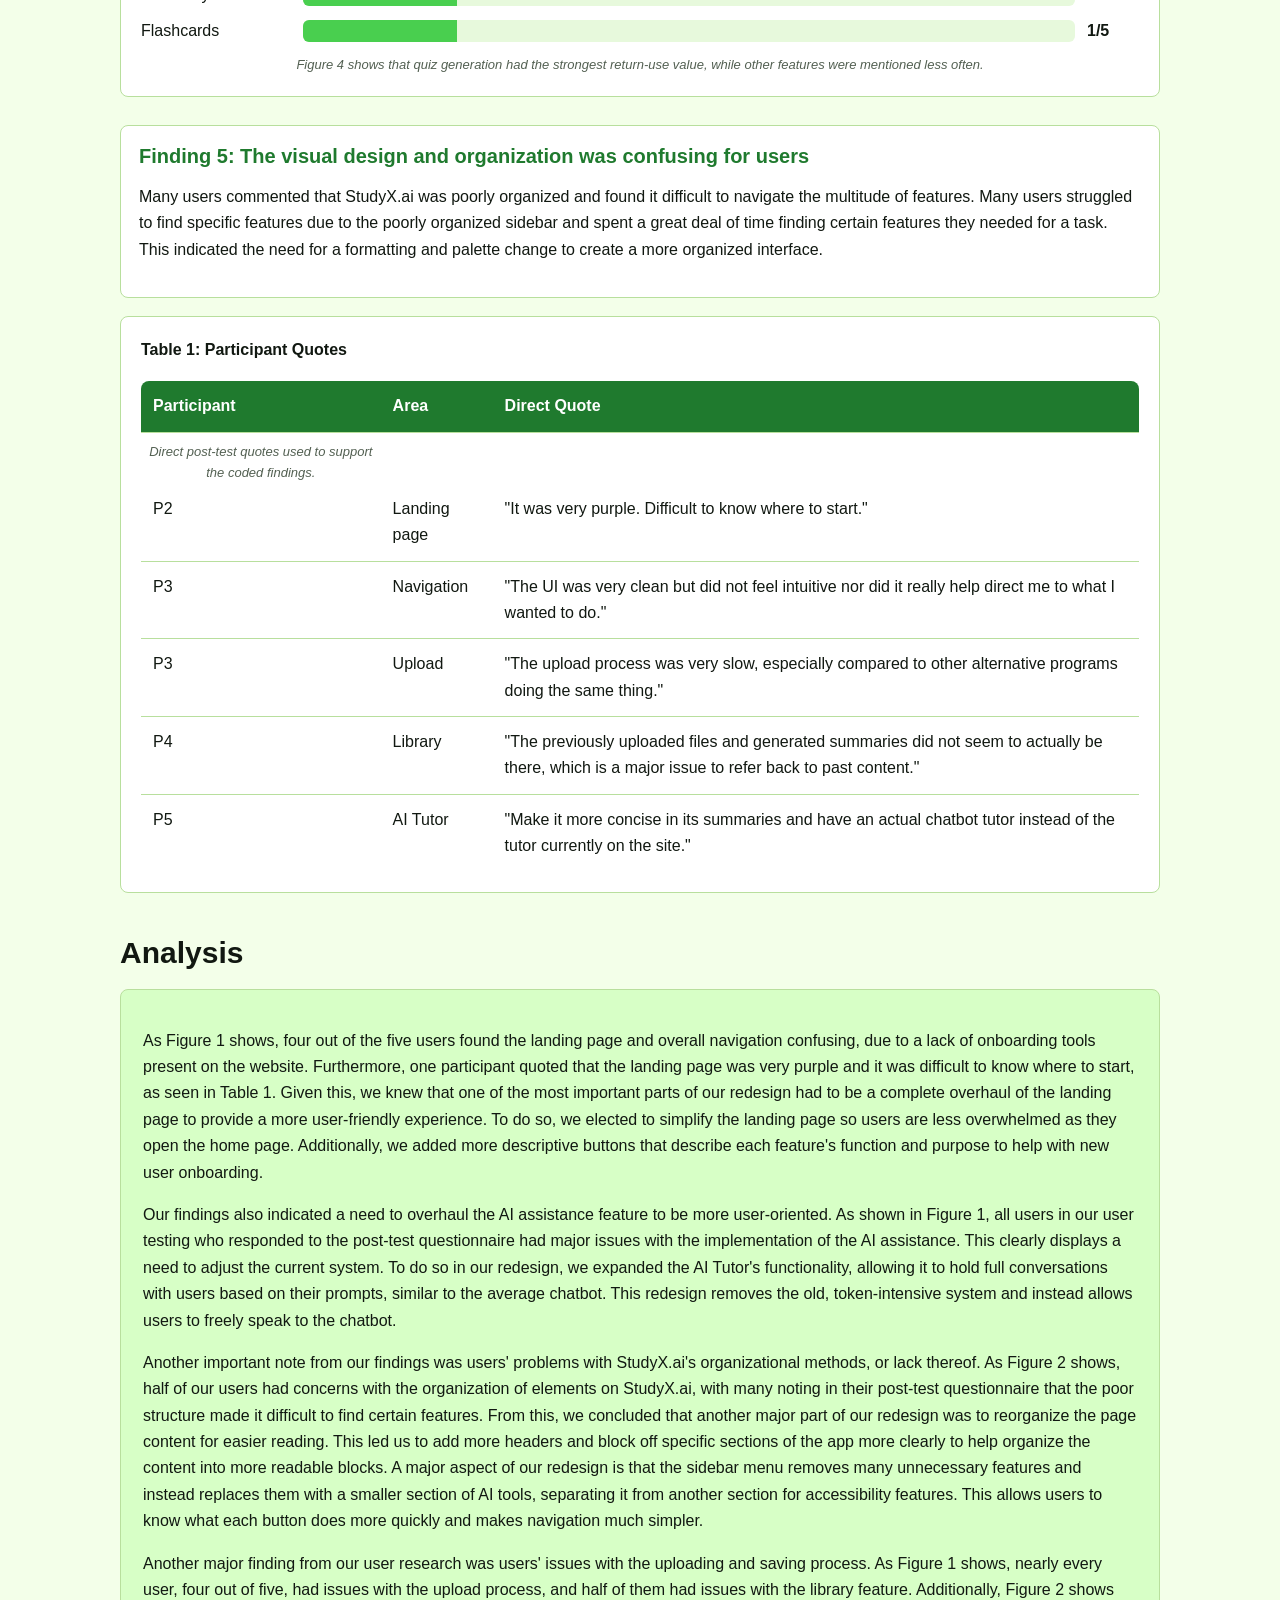
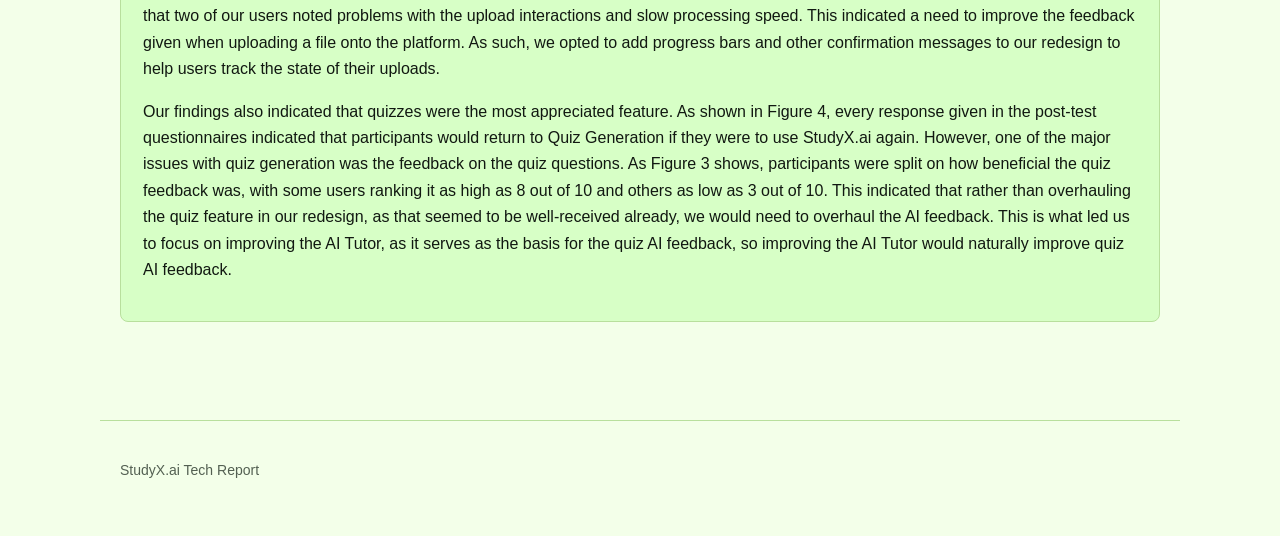
==== commit beb3af1a: "Info update and review; charts restructuring; color adjustments; figma prototype "fit width" note; a" ====
--- a/data.html
+++ b/data.html
@@ -29,10 +29,10 @@
   <main>
     <section class="section" aria-labelledby="methods-heading">
       <h2 id="methods-heading">Methodology</h2>
-      <p>Our team evaluated StudyX.ai using a pre-test questionnaire, a moderated usability test, and a post-test questionnaire. The pre-test questionnaire received six responses and was used to understand participants' academic level, current study habits, and familiarity with AI tools. The usability-test analysis below is based on five completed post-test questionnaires, which captured participants' reactions after using the product.</p>
-      <p>The participant pool included academically active users connected to Georgia Tech: undergraduate students, a graduate student, a dual enrollment student, and a professor or staff member. Pre-test responses showed that participants already used study supports such as flashcards, textbook problems, past exams, worksheets, office hours, Q&A, summarization, and concept explanation. Reported AI usage ranged from 2 to 9 on a 10-point scale, with an average of 4.5, meaning the group included both low-frequency and high-frequency AI users.</p>
-      <p>During usability testing, participants explored StudyX.ai's main workflows: landing page orientation, file upload, organization, quiz generation, quiz feedback, AI assistance, and summarization. The post-test questionnaire asked participants to evaluate the landing page and general UI, upload and organization features, quiz generation, quiz feedback clarity, AI assistance, summary quality, most useful features, and most frustrating parts of the experience.</p>
-      <p>We analyzed the post-test responses by coding repeated themes across the five respondents. Instead of treating a single comment as conclusive, we counted how many participants mentioned each usability problem or feature preference. This approach allowed us to connect design recommendations to observed patterns in the data, including navigation confusion, slow upload or processing feedback, weak AI assistance, and demand for a stronger quiz and tutoring workflow.</p>
+      <p>To test Studyx.ai, we reached out to 6 participants, all of whom were either pursuing higher education or were in an educational field. Of the 6 participants, 3 were undergraduate college students pursuing different studies, including Chemistry, Industrial Architecture, and Landscape Architecture. The remaining participants consisted of a Graduate Student Studying Computer Science, a high school student taking AP-level courses, and a professor. We gathered a group with varying levels of education to observe how different types of users interacted with StudyX beyond undergraduate college students.</p>
+      <p>Our usability testing consisted of a pre-test questionnaire, a moderated interview, and a post-test questionnaire. For the moderated interview, we drafted 7 different tasks for users to attempt while using StudyX.ai. These tasks ranged from asking the user to look for onboarding tools to uploading notes to generate summaries to using the AI-generated quiz feature and reviewing its feedback. The goal behind these tasks was to observe how users interact with the various parts of StudyX.ai and how well users can navigate the site with minimal instruction. These tasks served as the basis of our moderated interview.</p>
+      <p>Before conducting our interview, we gave participants the pre-test questionnaire to gather information about their current academic level, record their study habits, and gauge their usual usage of AI. In the interview, the participant shared their screen on a virtual call with one of our team members while the tester recorded the call. During the interview, the tester provided the participant with a task and observed how the user interacted with StudyX.AI, asking them to discuss their thought process as they worked with the app. Once the user completed their task or found themselves unable to do so due to the application's limitations, we gave the participant another task, continuing the process until completing our list of tasks. After completing the list of tasks, we asked the participants to complete the post-test questionnaire, which included questions about their general thoughts regarding StudyX.ai, features they most appreciated, and any adjustments they would like to see.</p>
+      <p>To best find which aspects of StudyX needed the most adjustments, we recorded which tasks users commonly struggled with or were unable to complete during the interview. Furthermore, we analyzed the post-test questionnaire responses, compiling responses regarding specific functionalities and grouping common themes among their answers. By observing these patterns in user responses, we were able to interpolate which features users had issues with and which they found useful.</p>
     </section>
 
     <section class="section" aria-labelledby="findings-heading">
@@ -40,7 +40,7 @@
 
       <div class="finding">
         <h3>Finding 1: The landing page and navigation did not clearly guide users</h3>
-        <p>Four of five post-test participants described the landing page or initial interface as difficult to understand, hard to navigate, or lacking onboarding. One participant said the site was "very purple" and difficult to know where to start, while another said the UI was clean but not intuitive. A third participant noted that the sign-up and payment elements felt too prominent, which distracted from the study workflow.</p>
+        <p>Four of the five participants who responded to our post-test questionnaire described the landing page as difficult to understand due to a lack of onboarding tools. One response noted that the site was very purple, and the design made it difficult to know where to start. Another response noted that while the UI was very clean, its overall design was not intuitive, making it difficult to navigate. One user also responded, stating that the sign-up and payment elements on the site were overbearing and at times intrusive, which became very distracting.</p>
       </div>
 
       <figure class="chart" role="img" aria-label="Bar chart of coded usability issues from five post-test responses. Landing or navigation confusion was mentioned by four participants, upload or processing issues by four, AI assistance issues by five, organization or library issues by three, and visual style or payment distraction by two.">
@@ -55,7 +55,7 @@
 
       <div class="finding">
         <h3>Finding 2: Upload, processing, and organization created uncertainty</h3>
-        <p>Four of five participants identified problems with upload, processing speed, or organization. One participant wanted to upload multiple files instead of merging PDFs first. Another said the upload process was very slow compared with alternative tools. A third participant reported that drag-and-drop did not work and that previously uploaded files and generated summaries did not seem to remain available in the Library.</p>
+        <p>Five of the six participants had issues uploading documents during the user testing session, and four participants mentioned issues with upload speeds and organization in their post-test questionnaire. During the testing session, one user wanted to upload multiple files at once, which StudyX.AI was unable to accommodate without using up many of their tokens. Another user mentioned that other, less specialized AI tools, such as ChatGPT, performed many of the functions StudyX could, but significantly faster and with more flexibility. Users also commonly had to refresh the page while uploading documents, which not only consumed their tokens but required them to upload their file again.</p>
       </div>
 
       <figure class="chart" role="img" aria-label="Bar chart of upload and organization concerns. Slow processing was mentioned by two participants, multi-file or drag and drop issues by two, missing saved content by one, and organization concerns by three.">
@@ -69,7 +69,7 @@
 
       <div class="finding">
         <h3>Finding 3: Quiz generation was the strongest existing feature, but feedback was inconsistent</h3>
-        <p>Participants responded more positively to quiz generation than to most other features. Four of five participants described the quiz tool as useful, standard but functional, or one of the features they would return to. However, quiz feedback ratings varied widely, with scores of 3, 8, 5, 7, and 3 out of 10. The average rating was 5.2, showing that the quiz itself had value but the supporting feedback did not meet user expectations consistently.</p>
+        <p>The most appreciated feature of StudyX.ai, according to our user testing, was the quiz generation feature. Four of the five post-test questionnaires found the quiz generation tool useful and the tool they would most likely return to. However, when asked to rate the AI quiz feedback, scores varied widely, spanning from 3 to 8 out of 10, with an average of 5.2. This showed that quiz feedback varied widely in quality and needed a redesign.</p>
       </div>
 
       <figure class="chart" role="img" aria-label="Column chart showing quiz feedback ratings from five participants. Ratings were 3, 8, 5, 7, and 3 out of 10.">
@@ -86,7 +86,7 @@
 
       <div class="finding">
         <h3>Finding 4: AI assistance needed to be easier to find and more conversational</h3>
-        <p>All five participants identified a problem or desired change related to AI assistance. Comments included that the AI assistant should be accessible from the start, that the ask-AI question tool was difficult to locate, that the response was incorrect, that the assistant was blocked by credits or a paid plan, and that the product needed an actual chatbot tutor. These responses directly support redesigning AI Tutor as a persistent chat experience with file upload and follow-up questions.</p>
+        <p>All participants who completed the post-test questionnaire commented that the AI assistance feature was difficult to access and locate. One user noted that the AI chatbot's response was incorrect, while another was completely unable to access the assistant due to a lack of credits after one session. Another user noted that having the AI chatbot only accessible after initially uploading a file was clunky. This feedback indicated that the AI chat feature needed a full redesign with a more prominent role in the overall application's design.</p>
       </div>
 
       <figure class="chart" role="img" aria-label="Bar chart of features participants said they would return to. Quiz was mentioned by five participants, summary by one participant, and flashcards by one participant.">
@@ -98,8 +98,8 @@
       </figure>
 
       <div class="finding">
-        <h3>Finding 5: The visual design and feature set felt less academic than users expected</h3>
-        <p>Several comments suggested that StudyX.ai did not feel sufficiently organized or academically focused. One participant called the interface "very purple," another asked for a more sophisticated interface, and another said the tools felt similar to other websites but less organized. These comments support the redesign's calmer green palette, clearer hierarchy, and more education-oriented visual identity.</p>
+        <h3>Finding 5: The visual design and organization was confusing for users</h3>
+        <p>Many users commented that StudyX.ai was poorly organized and found it difficult to navigate the multitude of features. Many users struggled to find specific features due to the poorly organized sidebar and spent a great deal of time finding certain features they needed for a task. This indicated the need for a formatting and palette change to create a more organized interface.</p>
       </div>
 
       <div class="chart">
@@ -147,11 +147,11 @@
     <section class="section" aria-labelledby="analysis-heading">
       <h2 id="analysis-heading">Analysis</h2>
       <div class="analysis">
-        <p>Figure 1 shows that AI assistance, landing/navigation clarity, and upload/processing feedback were the most frequently mentioned issues. Because four of five participants struggled with the initial interface or navigation, our redesign adds a clearer landing page and simplifies the sidebar into fewer, more purposeful categories. This directly responds to the evidence that users did not always know where to begin or how to locate the right tool.</p>
-        <p>Figure 2 shows that organization concerns appeared in three of five post-test responses, while upload interaction or processing issues appeared in multiple responses as well. These findings justify two redesign decisions: adding clearer upload progress feedback and redesigning the Library as an active workspace. The Library recommendation is especially supported by the comment that previous uploads and generated summaries were not easy to find again.</p>
-        <p>Figure 3 shows that quiz feedback received mixed ratings, with two participants rating it only 3 out of 10 while others rated it higher. This means quiz generation should not be removed; it was one of the product's strongest features. However, the surrounding learning support needs improvement so users can better understand generated content, check accuracy, and continue asking questions when feedback is unclear.</p>
-        <p>Figure 4 shows that all five participants would return to quiz generation, making it the clearest high-value feature in the product. This supports keeping quiz generation visible in the redesigned information architecture. At the same time, the post-test comments show that quiz usefulness depends on better AI support, which is why our prototype emphasizes a more accessible AI Tutor chat instead of a one-time answer flow.</p>
-        <p>The qualitative quotes in Table 1 show that the redesign decisions are based on repeated user concerns rather than preference alone. The calmer green visual system responds to comments about the original interface feeling too purple or not sophisticated enough. The AI Tutor chat responds to requests for a real chatbot tutor with follow-up questions. The Library redesign responds to the need to revisit old tutor conversations, uploads, and generated study materials. Together, these changes target learnability, efficiency, feedback quality, and long-term usefulness.</p>
+        <p>As Figure 1 shows, four out of the five users found the landing page and overall navigation confusing, due to a lack of onboarding tools present on the website. Furthermore, one participant quoted that the landing page was very purple and it was difficult to know where to start, as seen in Table 1. Given this, we knew that one of the most important parts of our redesign had to be a complete overhaul of the landing page to provide a more user-friendly experience. To do so, we elected to simplify the landing page so users are less overwhelmed as they open the home page. Additionally, we added more descriptive buttons that describe each feature's function and purpose to help with new user onboarding.</p>
+        <p>Our findings also indicated a need to overhaul the AI assistance feature to be more user-oriented. As shown in Figure 1, all users in our user testing who responded to the post-test questionnaire had major issues with the implementation of the AI assistance. This clearly displays a need to adjust the current system. To do so in our redesign, we expanded the AI Tutor's functionality, allowing it to hold full conversations with users based on their prompts, similar to the average chatbot. This redesign removes the old, token-intensive system and instead allows users to freely speak to the chatbot.</p>
+        <p>Another important note from our findings was users' problems with StudyX.ai's organizational methods, or lack thereof. As Figure 2 shows, half of our users had concerns with the organization of elements on StudyX.ai, with many noting in their post-test questionnaire that the poor structure made it difficult to find certain features. From this, we concluded that another major part of our redesign was to reorganize the page content for easier reading. This led us to add more headers and block off specific sections of the app more clearly to help organize the content into more readable blocks. A major aspect of our redesign is that the sidebar menu removes many unnecessary features and instead replaces them with a smaller section of AI tools, separating it from another section for accessibility features. This allows users to know what each button does more quickly and makes navigation much simpler.</p>
+        <p>Another major finding from our user research was users' issues with the uploading and saving process. As Figure 1 shows, nearly every user, four out of five, had issues with the upload process, and half of them had issues with the library feature. Additionally, Figure 2 shows that two of our users noted problems with the upload interactions and slow processing speed. This indicated a need to improve the feedback given when uploading a file onto the platform. As such, we opted to add progress bars and other confirmation messages to our redesign to help users track the state of their uploads.</p>
+        <p>Our findings also indicated that quizzes were the most appreciated feature. As shown in Figure 4, every response given in the post-test questionnaires indicated that participants would return to Quiz Generation if they were to use StudyX.ai again. However, one of the major issues with quiz generation was the feedback on the quiz questions. As Figure 3 shows, participants were split on how beneficial the quiz feedback was, with some users ranking it as high as 8 out of 10 and others as low as 3 out of 10. This indicated that rather than overhauling the quiz feature in our redesign, as that seemed to be well-received already, we would need to overhaul the AI feedback. This is what led us to focus on improving the AI Tutor, as it serves as the basis for the quiz AI feedback, so improving the AI Tutor would naturally improve quiz AI feedback.</p>
       </div>
     </section>
   </main>
--- a/src/styles/styles.css
+++ b/src/styles/styles.css
@@ -6,7 +6,7 @@
   --line: #b8df9d;
   --navy: #1f7a2e;
   --teal: #49cf4f;
-  --gold: #9bb63f;
+  --gold: #f0c94a;
   --red: #b45353;
   --pale: #d7ffc6;
 }
@@ -207,12 +207,6 @@
   font-size: 32px;
 }
 
-.grid-two {
-  display: grid;
-  gap: 18px;
-  grid-template-columns: repeat(2, 1fr);
-}
-
 .finding,
 .recommendation {
   background: var(--paper);
@@ -259,7 +253,7 @@
 }
 
 .bar.warn {
-  background: var(--gold);
+  background: #f0c94a;
 }
 
 .line-chart {
@@ -368,6 +362,13 @@
   max-width: 900px;
 }
 
+.visual-comparison .screen img {
+  height: 320px;
+  object-fit: cover;
+  object-position: top center;
+  width: 100%;
+}
+
 .before h4 {
   background: #fae8e8;
   color: var(--red);
@@ -376,37 +377,6 @@
 .after h4 {
   background: #d7ffc6;
   color: var(--navy);
-}
-
-.mock {
-  min-height: 170px;
-  padding: 16px;
-}
-
-.mock-line {
-  background: #e7f9dc;
-  border-radius: 5px;
-  height: 14px;
-  margin: 10px 0;
-}
-
-.mock-line.short {
-  width: 55%;
-}
-
-.mock-line.long {
-  width: 90%;
-}
-
-.mock-button {
-  background: var(--teal);
-  border-radius: 6px;
-  color: var(--ink);
-  display: inline-block;
-  font-size: 13px;
-  font-weight: 800;
-  margin-top: 10px;
-  padding: 8px 10px;
 }
 
 .figma-box {
@@ -429,6 +399,34 @@
   margin-top: 8px;
   padding: 10px 14px;
   text-decoration: none;
+}
+
+.figma-row {
+  align-items: center;
+  display: flex;
+  flex-wrap: wrap;
+  gap: 14px;
+  justify-content: center;
+  margin-top: 10px;
+}
+
+.figma-note {
+  align-items: center;
+  display: flex;
+  flex-wrap: wrap;
+  gap: 8px;
+  justify-content: center;
+}
+
+.figma-note img {
+  border-radius: 4px;
+  display: block;
+  height: 30px;
+  width: 30px;
+}
+
+.figma-note p {
+  margin: 0;
 }
 
 .footer {
@@ -445,7 +443,6 @@
   .nav-links,
   .hero-inner,
   .stats,
-  .grid-two,
   .before-after {
     grid-template-columns: 1fr;
   }
